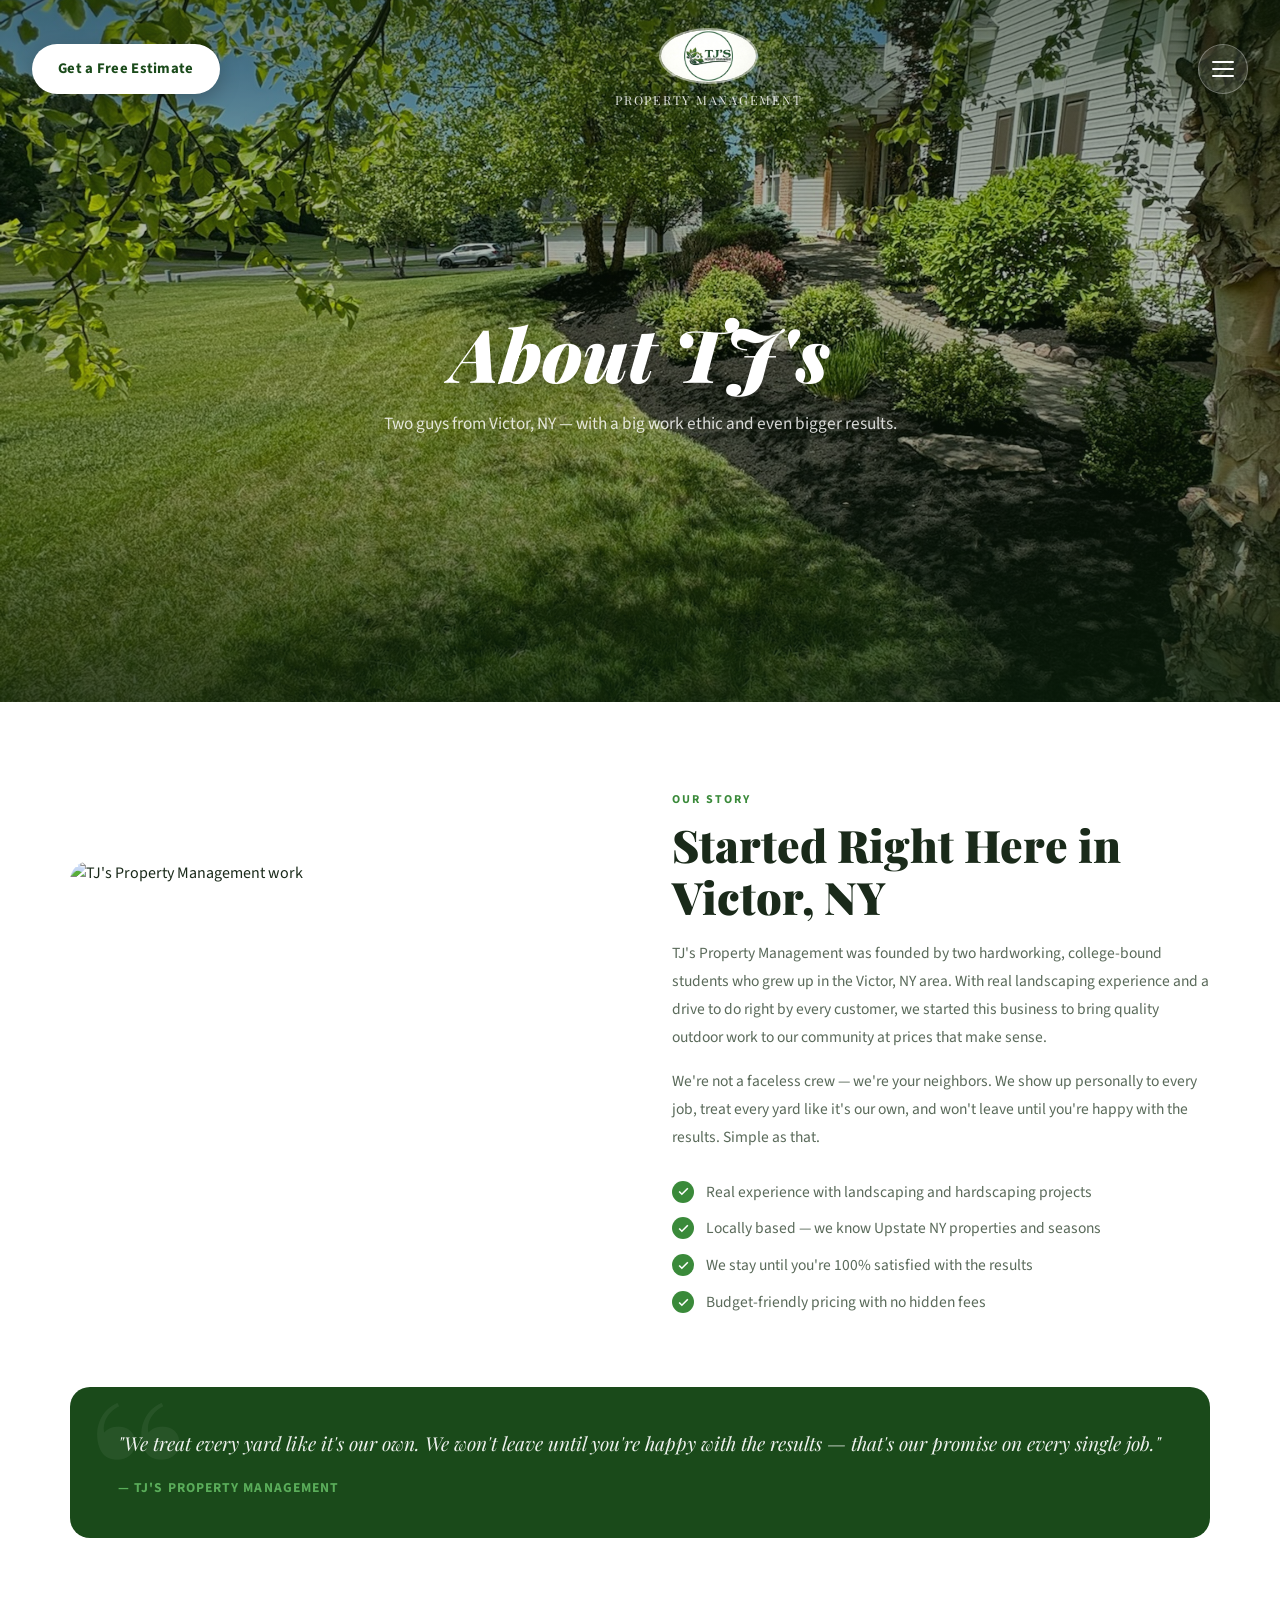
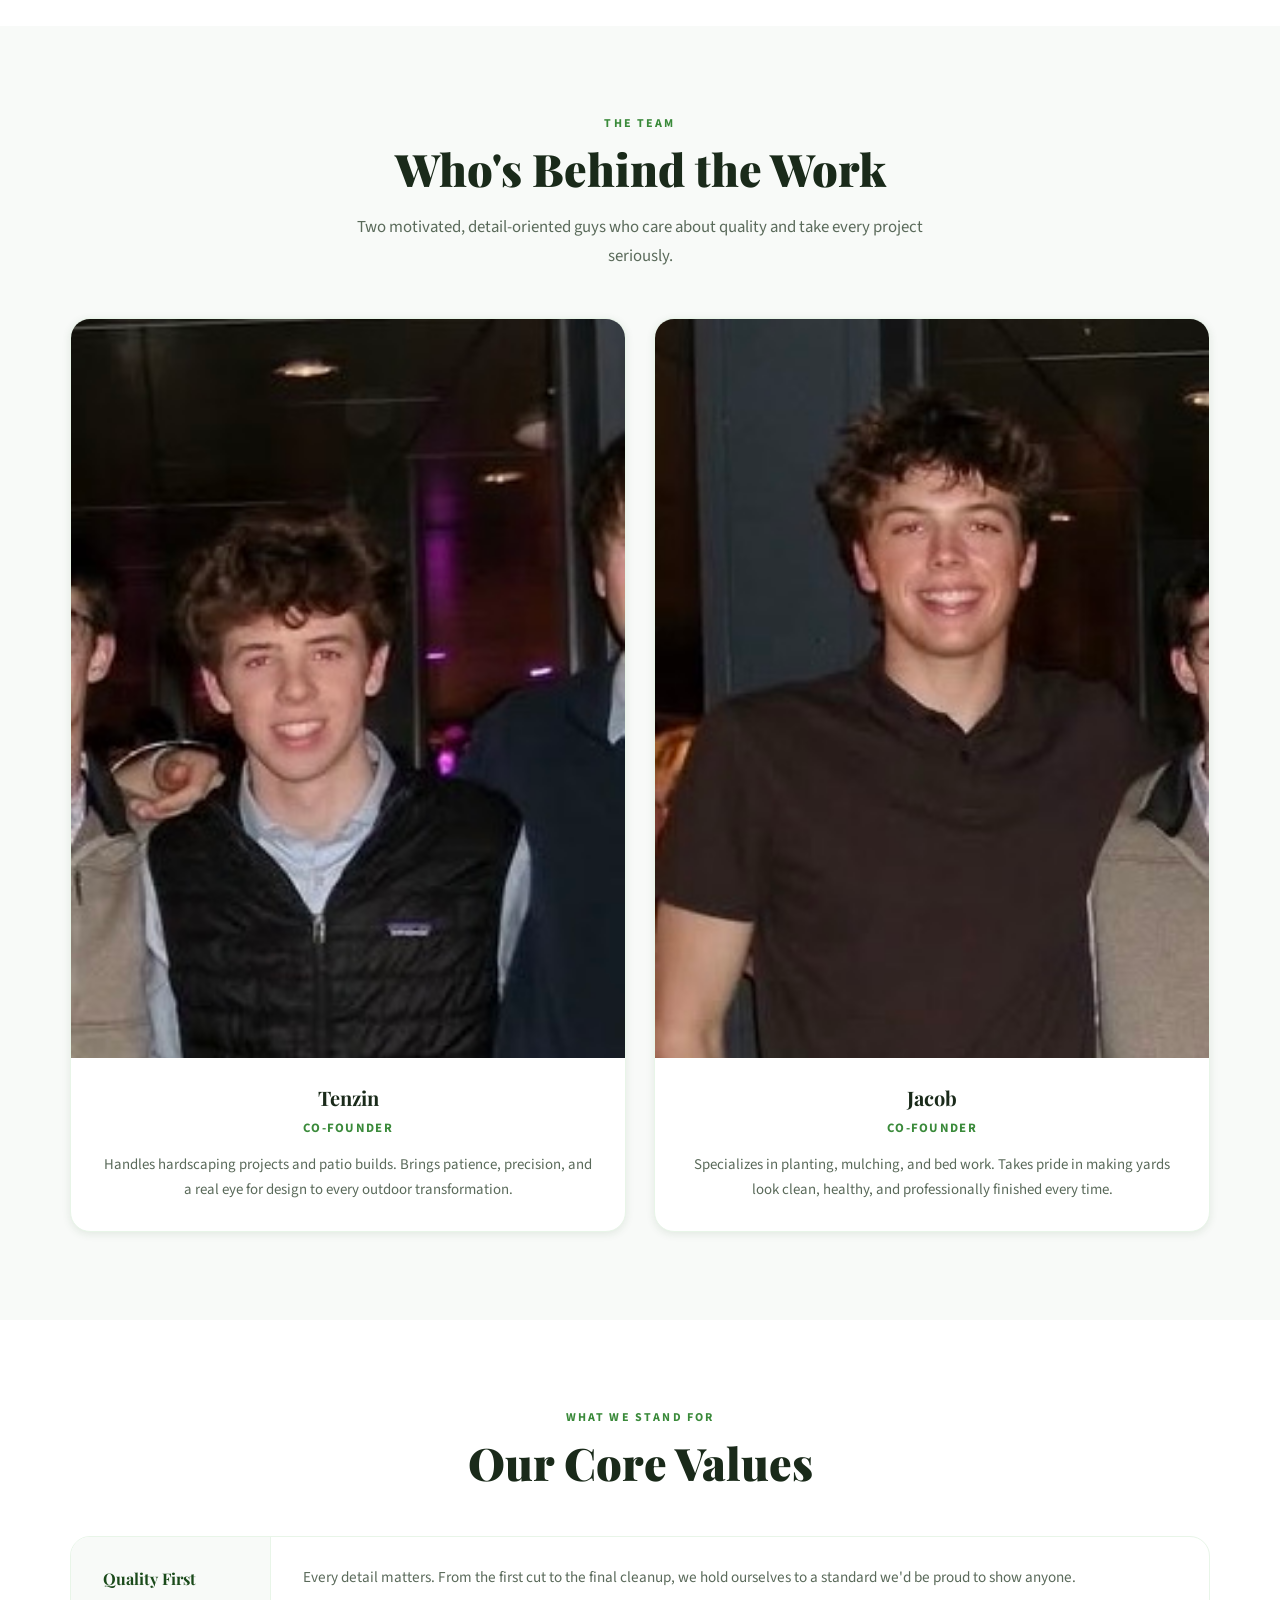
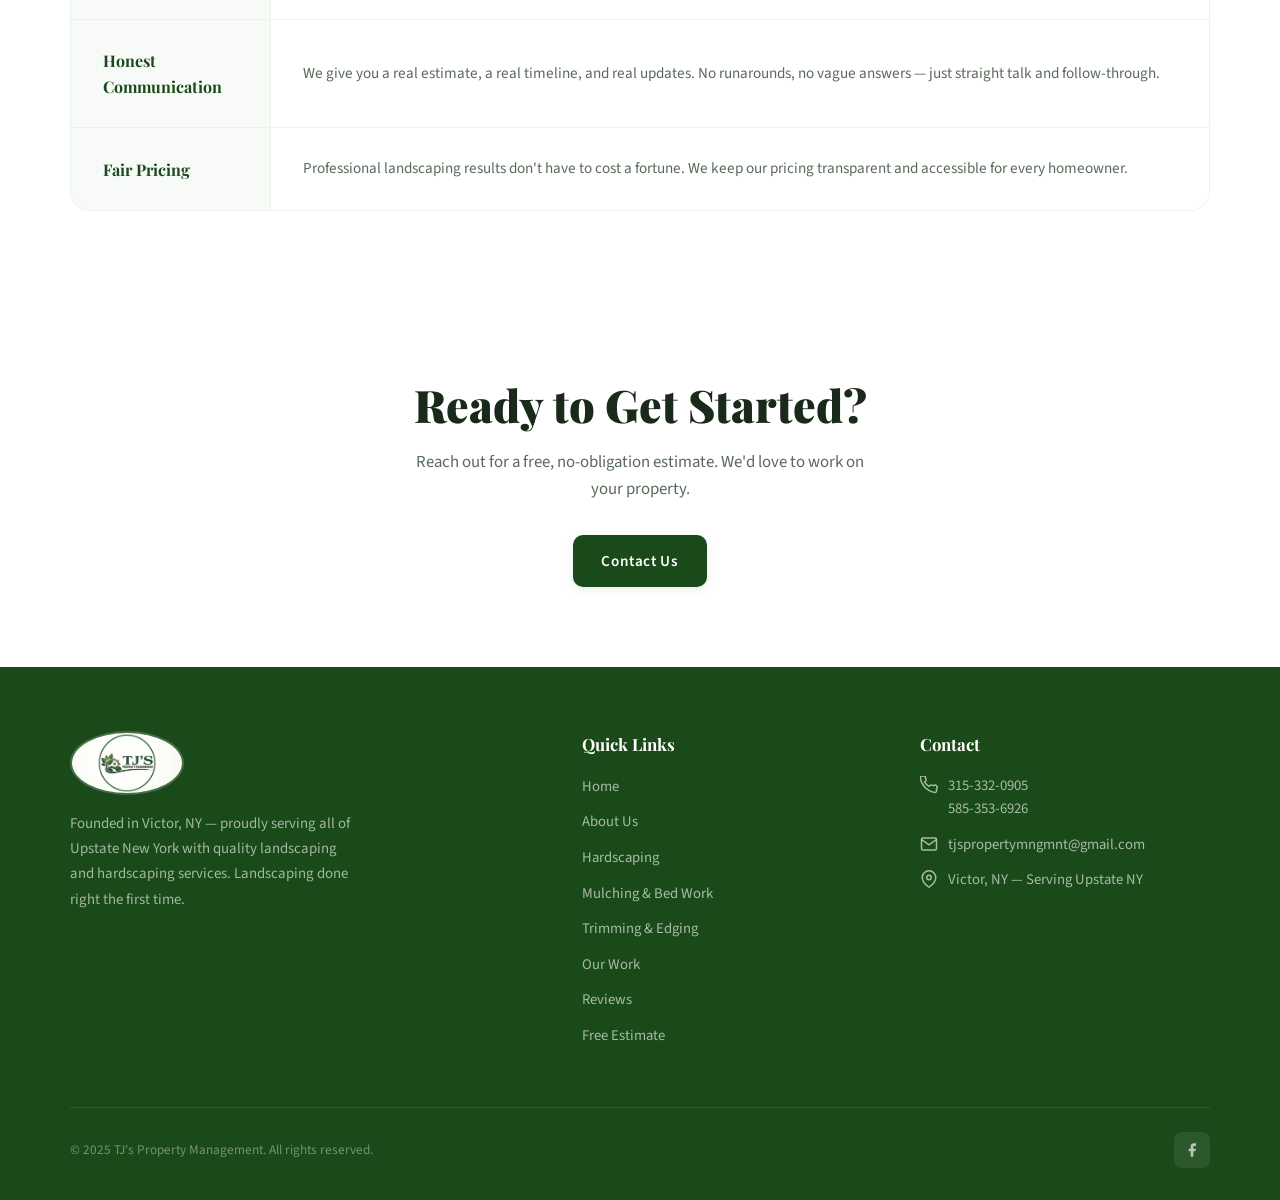
==== pages/about.html @ 89659a4e "Update image source and adjust section padding" ====
<!DOCTYPE html>
<html lang="en">
<head>
  <meta charset="UTF-8">
  <meta name="viewport" content="width=device-width, initial-scale=1.0">
  <title>About Us — TJ's Property Management | Victor, NY</title>
  <meta name="description" content="Learn about TJ's Property Management — two hardworking, college-bound students from Victor, NY with real landscaping experience and a passion for doing the job right.">
  <link rel="stylesheet" href="../css/style.css">
  <style>
    [data-reveal] {
      opacity: 0;
      transform: translateY(28px);
      transition: opacity 0.6s ease, transform 0.6s ease;
    }
    [data-reveal].revealed { opacity: 1; transform: none; }

    /* ---------- PHOTO HERO (matches homepage exactly) ---------- */
    .hero {
      min-height: 78vh;
      max-height: 78vh;
      position: relative;
      display: flex;
      align-items: center;
      overflow: hidden;
      background: var(--green-dark);
    }

    .hero-bg {
      position: absolute;
      inset: 0;
      width: 100%; height: 100%;
      object-fit: cover;
      z-index: 0;
    }

    .hero-scrim {
      position: absolute;
      inset: 0;
      z-index: 1;
      background: linear-gradient(180deg, rgba(10,30,10,0.55) 0%, rgba(10,30,10,0.30) 35%, rgba(10,30,10,0.45) 70%, rgba(10,30,10,0.80) 100%);
    }

    .hero-top {
      position: absolute;
      top: 0; left: 0; right: 0;
      z-index: 5;
      display: flex;
      align-items: center;
      justify-content: space-between;
      padding: 28px 32px;
    }

    .hero-top-btn {
      background: var(--white);
      color: var(--green-dark);
      font-weight: 700;
      font-size: 0.92rem;
      padding: 13px 26px;
      border-radius: 40px;
      letter-spacing: 0.02em;
      box-shadow: 0 6px 20px rgba(0,0,0,0.25);
      transition: transform var(--transition), box-shadow var(--transition);
    }

    .hero-top-btn:hover {
      transform: translateY(-2px);
      box-shadow: 0 10px 28px rgba(0,0,0,0.32);
    }

    .hero-top-logo {
      display: flex;
      flex-direction: column;
      align-items: center;
      gap: 2px;
    }

    .hero-top-logo img {
      height: 56px;
      width: auto;
      border-radius: 50%;
      border: 2px solid rgba(255,255,255,0.5);
    }

    .hero-top-logo span {
      font-family: var(--font-display);
      font-size: 0.78rem;
      letter-spacing: 0.14em;
      text-transform: uppercase;
      color: rgba(255,255,255,0.85);
      margin-top: 4px;
    }

    .hero-menu-btn {
      width: 50px; height: 50px;
      border-radius: 50%;
      background: rgba(255,255,255,0.12);
      border: 1px solid rgba(255,255,255,0.3);
      display: flex;
      flex-direction: column;
      align-items: center;
      justify-content: center;
      gap: 5px;
      cursor: pointer;
      transition: background var(--transition);
    }

    .hero-menu-btn:hover { background: rgba(255,255,255,0.22); }

    .hero-menu-btn span {
      display: block;
      width: 22px; height: 2px;
      background: var(--white);
      border-radius: 2px;
    }

    .hero-body {
      position: relative;
      z-index: 2;
      width: 100%;
      max-width: 1140px;
      margin: 0 auto;
      padding: 80px 32px 32px;
      text-align: center;
    }

    .hero-title {
      font-family: var(--font-display);
      font-style: italic;
      font-size: clamp(2.4rem, 6vw, 4.6rem);
      font-weight: 900;
      color: var(--white);
      line-height: 1.1;
      margin-bottom: 16px;
      text-shadow: 0 4px 24px rgba(0,0,0,0.3);
    }

    .hero-sub {
      font-size: 1.08rem;
      color: rgba(255,255,255,0.82);
      max-width: 520px;
      margin: 0 auto;
      line-height: 1.7;
    }

    /* Hide the injected site-top-bar on this page — we use hero-top instead */
    .site-top-bar { display: none !important; }

    @media (max-width: 640px) {
      .hero { min-height: 50vh; max-height: 50vh; }
      .hero-body { padding: 70px 20px 20px; }
      .hero-top { padding: 20px; }
      .hero-top-btn { display: none; }
      .hero-top-logo img { height: 44px; }
    }

    /* ---------- STORY SECTION ---------- */
    .story-section {
      display: grid;
      grid-template-columns: 1fr 1fr;
      gap: 64px;
      align-items: center;
    }

    .story-img {
      border-radius: var(--radius-lg);
      overflow: hidden;
      aspect-ratio: 4/3;
      position: relative;
    }

    .story-img img {
      width: 100%; height: 100%;
      object-fit: cover;
    }

    /* ---------- QUOTE ---------- */
    .about-quote {
      background: var(--green-dark);
      color: var(--white);
      border-radius: var(--radius-lg);
      padding: 40px 48px;
      position: relative;
      overflow: hidden;
      margin-top: 52px;
    }

    .about-quote::before {
      content: '\201C';
      position: absolute;
      top: -20px; left: 20px;
      font-family: var(--font-display);
      font-size: 12rem;
      font-weight: 900;
      color: rgba(255,255,255,0.06);
      line-height: 1;
    }

    .about-quote p {
      font-family: var(--font-display);
      font-size: 1.2rem;
      font-style: italic;
      line-height: 1.75;
      color: rgba(255,255,255,0.92);
      position: relative;
      z-index: 1;
    }

    .about-quote cite {
      display: block;
      margin-top: 16px;
      font-size: 0.85rem;
      font-weight: 700;
      font-style: normal;
      color: var(--green-light);
      letter-spacing: 0.08em;
      text-transform: uppercase;
      position: relative;
      z-index: 1;
    }

    /* ---------- TEAM ---------- */
    .team-grid {
      display: grid;
      grid-template-columns: repeat(2, 1fr);
      gap: 28px;
      margin-top: 48px;
    }

    .team-card {
      background: var(--white);
      border-radius: var(--radius-lg);
      padding: 0;
      box-shadow: var(--shadow-sm);
      border: 1px solid var(--green-pale);
      transition: transform var(--transition), box-shadow var(--transition);
      overflow: hidden;
    }

    .team-card:hover {
      transform: translateY(-4px);
      box-shadow: var(--shadow-md);
    }

    .team-card-photo {
      width: 100%;
      aspect-ratio: 3/4;
      object-fit: cover;
      object-position: center top;
      display: block;
    }

    .team-card-body {
      padding: 24px 28px 28px;
    }

    .team-card h3 {
      font-family: var(--font-display);
      font-size: 1.25rem;
      font-weight: 700;
      color: var(--text-main);
      margin-bottom: 4px;
    }

    .team-card .role {
      font-size: 0.8rem;
      font-weight: 700;
      color: var(--green-bright);
      letter-spacing: 0.1em;
      text-transform: uppercase;
      margin-bottom: 14px;
    }

    .team-card p {
      font-size: 0.93rem;
      color: var(--text-muted);
      line-height: 1.7;
    }

    /* ---------- VALUES ---------- */
    .values-list {
      display: flex;
      flex-direction: column;
      margin-top: 48px;
      border-radius: var(--radius-lg);
      overflow: hidden;
      border: 1px solid var(--green-pale);
    }

    .value-row {
      display: grid;
      grid-template-columns: 200px 1fr;
      border-bottom: 1px solid var(--green-pale);
      transition: background var(--transition);
    }

    .value-row:last-child { border-bottom: none; }
    .value-row:hover { background: var(--green-pale); }

    .value-row-label {
      padding: 28px 32px;
      background: var(--off-white);
      border-right: 1px solid var(--green-pale);
      font-family: var(--font-display);
      font-size: 1rem;
      font-weight: 700;
      color: var(--green-dark);
      display: flex;
      align-items: center;
    }

    .value-row-text {
      padding: 28px 32px;
      font-size: 0.95rem;
      color: var(--text-muted);
      line-height: 1.7;
      display: flex;
      align-items: center;
    }

    @media (max-width: 900px) {
      .story-section { grid-template-columns: 1fr; gap: 40px; }
      .team-grid { grid-template-columns: 1fr; }
      .value-row { grid-template-columns: 1fr; }
      .value-row-label { border-right: none; border-bottom: 1px solid var(--green-pale); padding: 20px 24px; }
      .value-row-text { padding: 20px 24px; }
      .inner-hero { min-height: 50vh; }
    }

    @media (max-width: 640px) {
      .inner-hero-body { padding: 0 20px 48px; }
    }
  </style>
</head>
<body>

<!-- HERO -->
<section class="hero">
  <img class="hero-bg" src="../images/after/after3.JPG" alt="TJ's Property Management landscaping work">
  <div class="hero-scrim"></div>

  <div class="hero-top">
    <a href="../pages/contact.html" class="hero-top-btn">Get a Free Estimate</a>
    <div class="hero-top-logo">
      <img src="../images/logo.png" alt="TJ's Property Management" onerror="this.style.display='none'">
      <span>Property Management</span>
    </div>
    <button class="hero-menu-btn" id="hero-menu-btn" aria-label="Open menu">
      <span></span><span></span><span></span>
    </button>
  </div>

  <div class="hero-body">
    <h1 class="hero-title">About TJ's</h1>
    <p class="hero-sub">Two guys from Victor, NY — with a big work ethic and even bigger results.</p>
  </div>
</section>

<!-- OUR STORY -->
<section class="section">
  <div class="container">
    <div class="story-section" data-reveal>
      <div class="story-img">
        <img src="../images/after/yard_sign.JPG" alt="TJ's Property Management work">
      </div>
      <div>
        <div class="section-label">Our Story</div>
        <h2 class="section-title">Started Right Here in Victor, NY</h2>
        <p style="color:var(--text-muted);line-height:1.8;margin-bottom:16px;font-size:0.97rem;">
          TJ's Property Management was founded by two hardworking, college-bound students who grew up in the Victor, NY area. With real landscaping experience and a drive to do right by every customer, we started this business to bring quality outdoor work to our community at prices that make sense.
        </p>
        <p style="color:var(--text-muted);line-height:1.8;margin-bottom:28px;font-size:0.97rem;">
          We're not a faceless crew — we're your neighbors. We show up personally to every job, treat every yard like it's our own, and won't leave until you're happy with the results. Simple as that.
        </p>
        <div class="check-list">
          <div class="check-item">
            <div class="check-icon"><svg viewBox="0 0 24 24" fill="none" stroke="currentColor" stroke-width="3"><polyline points="20 6 9 17 4 12"/></svg></div>
            <span>Real experience with landscaping and hardscaping projects</span>
          </div>
          <div class="check-item">
            <div class="check-icon"><svg viewBox="0 0 24 24" fill="none" stroke="currentColor" stroke-width="3"><polyline points="20 6 9 17 4 12"/></svg></div>
            <span>Locally based — we know Upstate NY properties and seasons</span>
          </div>
          <div class="check-item">
            <div class="check-icon"><svg viewBox="0 0 24 24" fill="none" stroke="currentColor" stroke-width="3"><polyline points="20 6 9 17 4 12"/></svg></div>
            <span>We stay until you're 100% satisfied with the results</span>
          </div>
          <div class="check-item">
            <div class="check-icon"><svg viewBox="0 0 24 24" fill="none" stroke="currentColor" stroke-width="3"><polyline points="20 6 9 17 4 12"/></svg></div>
            <span>Budget-friendly pricing with no hidden fees</span>
          </div>
        </div>
      </div>
    </div>

    <div class="about-quote" data-reveal>
      <p>"We treat every yard like it's our own. We won't leave until you're happy with the results — that's our promise on every single job."</p>
      <cite>— TJ's Property Management</cite>
    </div>
  </div>
</section>

<!-- TEAM -->
<section class="section section-alt">
  <div class="container">
    <div class="text-center" data-reveal>
      <div class="section-label">The Team</div>
      <h2 class="section-title">Who's Behind the Work</h2>
      <p class="section-sub">Two motivated, detail-oriented guys who care about quality and take every project seriously.</p>
    </div>
    <div class="team-grid" data-reveal>
      <div class="team-card">
        <img class="team-card-photo" src="../images/tenzin.jpg" alt="Tenzin — Co-Founder">
        <div class="team-card-body">
          <h3>Tenzin</h3>
          <div class="role">Co-Founder</div>
          <p>Handles hardscaping projects and patio builds. Brings patience, precision, and a real eye for design to every outdoor transformation.</p>
        </div>
      </div>
      <div class="team-card">
        <img class="team-card-photo" src="../images/jacob.jpg" alt="Jacob — Co-Founder">
        <div class="team-card-body">
          <h3>Jacob</h3>
          <div class="role">Co-Founder</div>
          <p>Specializes in planting, mulching, and bed work. Takes pride in making yards look clean, healthy, and professionally finished every time.</p>
        </div>
      </div>
    </div>
  </div>
</section>

<!-- VALUES -->
<section class="section">
  <div class="container">
    <div class="text-center" data-reveal>
      <div class="section-label">What We Stand For</div>
      <h2 class="section-title">Our Core Values</h2>
    </div>
    <div class="values-list" data-reveal>
      <div class="value-row">
        <div class="value-row-label">Quality First</div>
        <div class="value-row-text">Every detail matters. From the first cut to the final cleanup, we hold ourselves to a standard we'd be proud to show anyone.</div>
      </div>
      <div class="value-row">
        <div class="value-row-label">Honest Communication</div>
        <div class="value-row-text">We give you a real estimate, a real timeline, and real updates. No runarounds, no vague answers — just straight talk and follow-through.</div>
      </div>
      <div class="value-row">
        <div class="value-row-label">Fair Pricing</div>
        <div class="value-row-text">Professional landscaping results don't have to cost a fortune. We keep our pricing transparent and accessible for every homeowner.</div>
      </div>
    </div>
  </div>
</section>

<!-- CTA -->
<section style="padding:80px 24px;text-align:center;background:var(--white);">
  <div class="container">
    <h2 class="section-title" style="color:var(--text-main);">Ready to Get Started?</h2>
    <p style="color:var(--text-muted);margin-bottom:32px;font-size:1.05rem;max-width:480px;margin-left:auto;margin-right:auto;margin-bottom:32px;">Reach out for a free, no-obligation estimate. We'd love to work on your property.</p>
    <a href="contact.html" class="btn btn-primary">Contact Us</a>
  </div>
</section>

<footer class="site-footer"><!-- injected --></footer>
<script src="../js/components.js"></script>
<script src="../js/main.js"></script>
<script>
  // Wire hero hamburger to the nav panel injected by components.js
  document.addEventListener('DOMContentLoaded', function() {
    const menuBtn = document.getElementById('hero-menu-btn');
    if (menuBtn) {
      menuBtn.addEventListener('click', function() {
        document.getElementById('nav-overlay')?.classList.add('open');
        document.getElementById('nav-panel')?.classList.add('open');
        document.body.style.overflow = 'hidden';
      });
    }
  });
</script>
</body>
</html>
---- css/style.css ----
/* ============================================
   TJ'S PROPERTY MANAGEMENT — Global Styles
   ============================================ */

@import url('https://fonts.googleapis.com/css2?family=Playfair+Display:wght@700;900&family=Source+Sans+3:wght@300;400;500;600;700&display=swap');

:root {
  --green-dark:    #1a4a1a;
  --green-mid:     #2d6b2d;
  --green-bright:  #3a8a3a;
  --green-light:   #5aad5a;
  --green-pale:    #e8f5e8;
  --green-accent:  #4CAF50;
  --white:         #ffffff;
  --off-white:     #f8faf8;
  --gray-light:    #f0f4f0;
  --gray-mid:      #d0d8d0;
  --gray-dark:     #555f55;
  --text-main:     #1a2a1a;
  --text-muted:    #5a6a5a;

  --font-display: 'Playfair Display', Georgia, serif;
  --font-body:    'Source Sans 3', 'Segoe UI', sans-serif;

  --shadow-sm:  0 2px 8px rgba(26,74,26,0.10);
  --shadow-md:  0 6px 24px rgba(26,74,26,0.14);
  --shadow-lg:  0 16px 48px rgba(26,74,26,0.18);

  --radius:     10px;
  --radius-lg:  20px;
  --transition: 0.28s cubic-bezier(0.4,0,0.2,1);
}

*, *::before, *::after { box-sizing: border-box; margin: 0; padding: 0; }

html { scroll-behavior: smooth; font-size: 16px; }

body {
  font-family: var(--font-body);
  color: var(--text-main);
  background: var(--white);
  line-height: 1.6;
  overflow-x: hidden;
}

a { color: inherit; text-decoration: none; transition: color var(--transition); }
img { max-width: 100%; display: block; }
ul { list-style: none; }

/* ============================================
   NAVBAR (legacy horizontal nav — kept for reference, unused once migration is applied)
   ============================================ */

.navbar {
  position: fixed;
  top: 0; left: 0; right: 0;
  z-index: 1000;
  background: rgba(26,74,26,0.97);
  backdrop-filter: blur(12px);
  border-bottom: 1px solid rgba(255,255,255,0.08);
  transition: box-shadow var(--transition);
}

.navbar.scrolled {
  box-shadow: 0 4px 32px rgba(0,0,0,0.22);
}

.nav-inner {
  max-width: 1160px;
  margin: 0 auto;
  padding: 0 24px;
  height: 72px;
  display: flex;
  align-items: center;
  justify-content: space-between;
}

.nav-logo {
  display: flex;
  align-items: center;
  gap: 12px;
}

.nav-logo img {
  height: 52px;
  width: auto;
  border-radius: 50%;
  border: 2px solid rgba(255,255,255,0.25);
}

.nav-logo-text {
  display: flex;
  flex-direction: column;
  line-height: 1.1;
}

.nav-logo-text .brand {
  font-family: var(--font-display);
  font-size: 1.35rem;
  font-weight: 900;
  color: var(--white);
  letter-spacing: 0.02em;
}

.nav-logo-text .sub {
  font-size: 0.68rem;
  font-weight: 500;
  letter-spacing: 0.15em;
  text-transform: uppercase;
  color: rgba(255,255,255,0.65);
}

.nav-links {
  display: flex;
  align-items: center;
  gap: 6px;
}

.nav-links a {
  color: rgba(255,255,255,0.82);
  font-size: 0.9rem;
  font-weight: 500;
  padding: 8px 14px;
  border-radius: 6px;
  transition: background var(--transition), color var(--transition);
  letter-spacing: 0.03em;
}

.nav-links a:hover, .nav-links a.active {
  background: rgba(255,255,255,0.12);
  color: var(--white);
}

.nav-cta {
  background: var(--green-bright) !important;
  color: var(--white) !important;
  padding: 10px 20px !important;
  border-radius: 8px !important;
  font-weight: 600 !important;
  letter-spacing: 0.04em !important;
  transition: background var(--transition), transform var(--transition), box-shadow var(--transition) !important;
}

.nav-cta:hover {
  background: var(--green-light) !important;
  transform: translateY(-1px);
  box-shadow: 0 4px 16px rgba(58,138,58,0.35) !important;
}

/* Hamburger (legacy) */
.nav-toggle {
  display: none;
  flex-direction: column;
  gap: 5px;
  cursor: pointer;
  padding: 8px;
  background: none;
  border: none;
}

.nav-toggle span {
  display: block;
  width: 24px;
  height: 2px;
  background: var(--white);
  border-radius: 2px;
  transition: transform var(--transition), opacity var(--transition);
}

/* ============================================
   SITE TOP BAR (new shared header — replaces .navbar sitewide)
   ============================================ */

.site-top-bar {
  position: fixed;
  top: 0; left: 0; right: 0;
  z-index: 1000;
  background: rgba(26,74,26,0.97);
  backdrop-filter: blur(12px);
  border-bottom: 1px solid rgba(255,255,255,0.08);
  transition: box-shadow var(--transition), background var(--transition);
}

.site-top-bar.scrolled {
  box-shadow: 0 4px 32px rgba(0,0,0,0.22);
}

.site-top-bar-inner {
  max-width: 1160px;
  margin: 0 auto;
  padding: 16px 24px;
  display: flex;
  align-items: center;
  justify-content: space-between;
}

.site-top-call {
  width: 44px; height: 44px;
  border-radius: 50%;
  background: rgba(255,255,255,0.1);
  border: 1px solid rgba(255,255,255,0.25);
  display: flex;
  align-items: center;
  justify-content: center;
  transition: background var(--transition);
  flex-shrink: 0;
}

.site-top-call:hover { background: rgba(255,255,255,0.2); }
.site-top-call svg { color: var(--white); }

.site-top-logo {
  display: flex;
  align-items: center;
  gap: 10px;
}

.site-top-logo img {
  height: 44px;
  width: auto;
  border-radius: 50%;
  border: 2px solid rgba(255,255,255,0.3);
  background: rgba(255,255,255,0.06);
}

.site-top-logo-text {
  display: flex;
  flex-direction: column;
  line-height: 1.1;
}

.site-top-logo-text .brand {
  font-family: var(--font-display);
  font-size: 1.05rem;
  font-weight: 900;
  color: var(--white);
  letter-spacing: 0.02em;
}

.site-top-logo-text .sub {
  font-size: 0.6rem;
  font-weight: 500;
  letter-spacing: 0.13em;
  text-transform: uppercase;
  color: rgba(255,255,255,0.62);
}

.site-menu-btn {
  width: 44px; height: 44px;
  border-radius: 50%;
  background: rgba(255,255,255,0.1);
  border: 1px solid rgba(255,255,255,0.25);
  display: flex;
  flex-direction: column;
  align-items: center;
  justify-content: center;
  gap: 5px;
  cursor: pointer;
  transition: background var(--transition);
  flex-shrink: 0;
}

.site-menu-btn:hover { background: rgba(255,255,255,0.2); }

.site-menu-btn span {
  display: block;
  width: 20px;
  height: 2px;
  background: var(--white);
  border-radius: 2px;
}

/* ============================================
   SLIDE-OUT NAV PANEL (shared across all pages)
   ============================================ */

.nav-overlay {
  position: fixed;
  inset: 0;
  z-index: 2000;
  background: rgba(0,0,0,0.35);
  opacity: 0;
  pointer-events: none;
  transition: opacity var(--transition);
}

.nav-overlay.open {
  opacity: 1;
  pointer-events: auto;
}

.nav-panel {
  position: fixed;
  top: 0; right: 0;
  bottom: 0;
  width: min(420px, 100%);
  background: linear-gradient(160deg, var(--green-dark) 0%, #1e5c1e 100%);
  z-index: 2001;
  transform: translateX(100%);
  transition: transform 0.35s cubic-bezier(0.4,0,0.2,1);
  display: flex;
  flex-direction: column;
  overflow-y: auto;
  padding: 28px 36px 40px;
}

.nav-panel.open { transform: translateX(0); }

.nav-panel-close {
  align-self: flex-end;
  width: 40px; height: 40px;
  border-radius: 50%;
  background: rgba(255,255,255,0.1);
  border: none;
  color: var(--white);
  font-size: 1.3rem;
  cursor: pointer;
  display: flex; align-items: center; justify-content: center;
  transition: background var(--transition);
  margin-bottom: 24px;
}

.nav-panel-close:hover { background: rgba(255,255,255,0.2); }

.nav-panel-logo {
  text-align: center;
  margin-bottom: 36px;
}

.nav-panel-logo img {
  height: 64px;
  width: auto;
  border-radius: 50%;
  border: 2px solid rgba(255,255,255,0.3);
  margin-bottom: 10px;
}

.nav-panel-logo .brand {
  font-family: var(--font-display);
  font-size: 1.2rem;
  font-weight: 900;
  color: var(--white);
  display: block;
}

.nav-panel-logo .sub {
  font-size: 0.66rem;
  letter-spacing: 0.16em;
  text-transform: uppercase;
  color: rgba(255,255,255,0.6);
}

.nav-panel-links {
  display: flex;
  flex-direction: column;
  align-items: center;
  gap: 4px;
  flex: 1;
}

.nav-panel-links a {
  color: rgba(255,255,255,0.88);
  font-size: 1.05rem;
  font-weight: 600;
  letter-spacing: 0.04em;
  padding: 13px 0;
  width: 100%;
  text-align: center;
  border-radius: 8px;
  transition: background var(--transition), color var(--transition);
}

.nav-panel-links a:hover, .nav-panel-links a.active {
  background: rgba(255,255,255,0.1);
  color: var(--white);
}

.nav-panel-dropdown { width: 100%; }

.nav-panel-dropdown-toggle {
  display: flex;
  align-items: center;
  justify-content: center;
  gap: 6px;
  width: 100%;
  background: none;
  border: none;
  color: rgba(255,255,255,0.88);
  font-family: var(--font-body);
  font-size: 1.05rem;
  font-weight: 600;
  letter-spacing: 0.04em;
  padding: 13px 0;
  cursor: pointer;
  border-radius: 8px;
  transition: background var(--transition);
}

.nav-panel-dropdown-toggle:hover { background: rgba(255,255,255,0.1); }

.nav-panel-dropdown-toggle svg {
  transition: transform var(--transition);
}

.nav-panel-dropdown.open .nav-panel-dropdown-toggle svg {
  transform: rotate(180deg);
}

.nav-panel-dropdown-menu {
  display: none;
  flex-direction: column;
  align-items: center;
  padding-bottom: 8px;
}

.nav-panel-dropdown.open .nav-panel-dropdown-menu {
  display: flex;
}

.nav-panel-dropdown-menu a {
  color: rgba(255,255,255,0.65);
  font-size: 0.92rem;
  font-weight: 500;
  padding: 9px 0;
  width: 100%;
  text-align: center;
  transition: color var(--transition);
}

.nav-panel-dropdown-menu a:hover { color: var(--white); }

.nav-panel-footer {
  text-align: center;
  margin-top: 32px;
  padding-top: 28px;
  border-top: 1px solid rgba(255,255,255,0.12);
}

.nav-panel-footer p {
  color: rgba(255,255,255,0.85);
  font-weight: 700;
  font-size: 1rem;
  margin-bottom: 16px;
}

.nav-panel-footer a.btn-white {
  width: 100%;
  justify-content: center;
}

@media (max-width: 640px) {
  .site-top-bar-inner { padding: 14px 20px; }
  .site-top-logo img { height: 38px; }
  .site-top-logo-text .brand { font-size: 0.92rem; }
}

/* ============================================
   PAGE HEADER (hero for inner pages)
   ============================================ */

.page-header {
  background: linear-gradient(135deg, var(--green-dark) 0%, var(--green-mid) 60%, var(--green-bright) 100%);
  padding: 150px 24px 70px;
  text-align: center;
  position: relative;
  overflow: hidden;
}

.page-header::before {
  content: '';
  position: absolute;
  inset: 0;
  background: url("data:image/svg+xml,%3Csvg width='60' height='60' viewBox='0 0 60 60' xmlns='http://www.w3.org/2000/svg'%3E%3Cg fill='none' fill-rule='evenodd'%3E%3Cg fill='%23ffffff' fill-opacity='0.04'%3E%3Cpath d='M36 34v-4h-2v4h-4v2h4v4h2v-4h4v-2h-4zm0-30V0h-2v4h-4v2h4v4h2V6h4V4h-4zM6 34v-4H4v4H0v2h4v4h2v-4h4v-2H6zM6 4V0H4v4H0v2h4v4h2V6h4V4H6z'/%3E%3C/g%3E%3C/g%3E%3C/svg%3E");
}

.page-header h1 {
  font-family: var(--font-display);
  font-size: clamp(2.2rem, 5vw, 3.5rem);
  font-weight: 900;
  color: var(--white);
  position: relative;
  z-index: 1;
  margin-bottom: 12px;
}

.page-header p {
  font-size: 1.1rem;
  color: rgba(255,255,255,0.78);
  position: relative;
  z-index: 1;
  max-width: 560px;
  margin: 0 auto;
}

/* ============================================
   SECTIONS & LAYOUT
   ============================================ */

.section {
  padding: 88px 24px;
}

.section-alt {
  background: var(--off-white);
}

.container {
  max-width: 1140px;
  margin: 0 auto;
}

.section-label {
  font-size: 0.75rem;
  font-weight: 700;
  letter-spacing: 0.18em;
  text-transform: uppercase;
  color: var(--green-bright);
  margin-bottom: 10px;
}

.section-title {
  font-family: var(--font-display);
  font-size: clamp(1.9rem, 4vw, 2.8rem);
  font-weight: 900;
  line-height: 1.15;
  color: var(--text-main);
  margin-bottom: 18px;
}

.section-sub {
  font-size: 1.05rem;
  color: var(--text-muted);
  max-width: 600px;
  line-height: 1.7;
}

.text-center { text-align: center; }
.text-center .section-sub { margin: 0 auto; }

/* ============================================
   BUTTONS
   ============================================ */

.btn {
  display: inline-flex;
  align-items: center;
  gap: 8px;
  padding: 14px 28px;
  border-radius: 10px;
  font-family: var(--font-body);
  font-weight: 600;
  font-size: 0.95rem;
  letter-spacing: 0.04em;
  cursor: pointer;
  border: none;
  transition: transform var(--transition), box-shadow var(--transition), background var(--transition);
}

.btn:hover { transform: translateY(-2px); }

.btn-primary {
  background: var(--green-dark);
  color: var(--white);
  box-shadow: var(--shadow-sm);
}

.btn-primary:hover {
  background: var(--green-mid);
  box-shadow: var(--shadow-md);
}

.btn-outline {
  background: transparent;
  color: var(--green-dark);
  border: 2px solid var(--green-dark);
}

.btn-outline:hover {
  background: var(--green-dark);
  color: var(--white);
}

.btn-white {
  background: var(--white);
  color: var(--green-dark);
}

.btn-white:hover {
  background: var(--green-pale);
  box-shadow: var(--shadow-md);
}

/* ============================================
   CARDS
   ============================================ */

.card {
  background: var(--white);
  border-radius: var(--radius-lg);
  box-shadow: var(--shadow-sm);
  overflow: hidden;
  transition: transform var(--transition), box-shadow var(--transition);
}

.card:hover {
  transform: translateY(-5px);
  box-shadow: var(--shadow-md);
}

/* ============================================
   CONTACT STRIP
   ============================================ */

.contact-strip {
  background: var(--green-dark);
  padding: 20px 24px;
  text-align: center;
}

.contact-strip-inner {
  max-width: 1140px;
  margin: 0 auto;
  display: flex;
  align-items: center;
  justify-content: center;
  flex-wrap: wrap;
  gap: 24px;
}

.contact-strip a {
  color: rgba(255,255,255,0.88);
  font-size: 0.95rem;
  display: flex;
  align-items: center;
  gap: 8px;
  transition: color var(--transition);
}

.contact-strip a:hover { color: var(--white); }

.contact-strip .divider {
  width: 1px;
  height: 20px;
  background: rgba(255,255,255,0.2);
}

/* ============================================
   FOOTER
   ============================================ */

footer {
  background: var(--green-dark);
  color: rgba(255,255,255,0.7);
  padding: 64px 24px 32px;
}

.footer-inner {
  max-width: 1140px;
  margin: 0 auto;
}

.footer-grid {
  display: grid;
  grid-template-columns: 1.6fr 1fr 1fr;
  gap: 48px;
  margin-bottom: 48px;
}

.footer-brand img {
  height: 64px;
  width: auto;
  margin-bottom: 16px;
  border-radius: 50%;
  border: 2px solid rgba(255,255,255,0.2);
}

.footer-brand p {
  font-size: 0.93rem;
  line-height: 1.7;
  max-width: 280px;
  color: rgba(255,255,255,0.6);
}

.footer-col h4 {
  font-family: var(--font-display);
  font-size: 1.05rem;
  color: var(--white);
  margin-bottom: 16px;
  font-weight: 700;
}

.footer-col ul li {
  margin-bottom: 10px;
}

.footer-col ul li a {
  color: rgba(255,255,255,0.62);
  font-size: 0.92rem;
  transition: color var(--transition);
}

.footer-col ul li a:hover { color: var(--green-light); }

.footer-contact-item {
  display: flex;
  align-items: flex-start;
  gap: 10px;
  margin-bottom: 12px;
  font-size: 0.92rem;
  color: rgba(255,255,255,0.62);
}

.footer-contact-item a {
  color: rgba(255,255,255,0.62);
}

.footer-contact-item a:hover { color: var(--green-light); }

.footer-icon {
  width: 18px;
  height: 18px;
  flex-shrink: 0;
  margin-top: 2px;
}

.footer-bottom {
  border-top: 1px solid rgba(255,255,255,0.1);
  padding-top: 24px;
  display: flex;
  align-items: center;
  justify-content: space-between;
  flex-wrap: wrap;
  gap: 12px;
  font-size: 0.83rem;
  color: rgba(255,255,255,0.4);
}

.footer-social {
  display: flex;
  gap: 12px;
}

.footer-social a {
  width: 36px;
  height: 36px;
  border-radius: 8px;
  background: rgba(255,255,255,0.08);
  display: flex;
  align-items: center;
  justify-content: center;
  color: rgba(255,255,255,0.65);
  transition: background var(--transition), color var(--transition);
  font-size: 0.88rem;
}

.footer-social a:hover {
  background: var(--green-bright);
  color: var(--white);
}

/* ============================================
   GALLERY GRID
   ============================================ */

.gallery-grid {
  display: grid;
  grid-template-columns: repeat(auto-fill, minmax(280px, 1fr));
  gap: 20px;
}

.gallery-item {
  border-radius: var(--radius);
  overflow: hidden;
  aspect-ratio: 4/3;
  background: var(--gray-light);
  position: relative;
  cursor: pointer;
}

.gallery-item img {
  width: 100%;
  height: 100%;
  object-fit: cover;
  transition: transform 0.4s ease;
}

.gallery-item:hover img { transform: scale(1.05); }

.gallery-placeholder {
  width: 100%;
  height: 100%;
  display: flex;
  flex-direction: column;
  align-items: center;
  justify-content: center;
  gap: 10px;
  color: var(--gray-dark);
  background: var(--gray-light);
  font-size: 0.88rem;
}

.gallery-placeholder svg { opacity: 0.4; }

/* ============================================
   TESTIMONIAL CARDS
   ============================================ */

.testimonial-card {
  background: var(--white);
  border-radius: var(--radius-lg);
  padding: 32px 28px;
  box-shadow: var(--shadow-sm);
  border: 1px solid var(--green-pale);
  transition: box-shadow var(--transition), transform var(--transition);
}

.testimonial-card:hover {
  box-shadow: var(--shadow-md);
  transform: translateY(-3px);
}

.stars {
  display: flex;
  gap: 3px;
  margin-bottom: 14px;
}

.star {
  color: #f0a500;
  font-size: 1.1rem;
}

.testimonial-text {
  font-size: 0.98rem;
  line-height: 1.75;
  color: var(--text-muted);
  font-style: italic;
  margin-bottom: 20px;
}

.testimonial-author {
  display: flex;
  align-items: center;
  gap: 12px;
}

.author-avatar {
  width: 44px;
  height: 44px;
  border-radius: 50%;
  background: var(--green-pale);
  display: flex;
  align-items: center;
  justify-content: center;
  font-family: var(--font-display);
  font-size: 1.1rem;
  font-weight: 700;
  color: var(--green-dark);
  flex-shrink: 0;
}

.author-info .name {
  font-weight: 700;
  font-size: 0.95rem;
  color: var(--text-main);
}

.author-info .location {
  font-size: 0.82rem;
  color: var(--text-muted);
}

/* ============================================
   REVIEW FORM
   ============================================ */

.review-form-wrap {
  background: var(--white);
  border-radius: var(--radius-lg);
  padding: 48px 44px;
  box-shadow: var(--shadow-md);
  border: 1px solid var(--green-pale);
  max-width: 640px;
  margin: 0 auto;
}

.form-group {
  margin-bottom: 22px;
}

.form-group label {
  display: block;
  font-weight: 600;
  font-size: 0.92rem;
  margin-bottom: 8px;
  color: var(--text-main);
}

.form-group input,
.form-group textarea,
.form-group select {
  width: 100%;
  padding: 12px 16px;
  border: 2px solid var(--gray-mid);
  border-radius: var(--radius);
  font-family: var(--font-body);
  font-size: 0.95rem;
  color: var(--text-main);
  background: var(--white);
  transition: border-color var(--transition), box-shadow var(--transition);
  outline: none;
  appearance: none;
}

.form-group input:focus,
.form-group textarea:focus,
.form-group select:focus {
  border-color: var(--green-bright);
  box-shadow: 0 0 0 3px rgba(58,138,58,0.12);
}

.form-group textarea { resize: vertical; min-height: 130px; }

.star-rating-input {
  display: flex;
  gap: 6px;
  flex-direction: row-reverse;
  justify-content: flex-end;
}

.star-rating-input input { display: none; }

.star-rating-input label {
  font-size: 2rem;
  color: var(--gray-mid);
  cursor: pointer;
  transition: color 0.15s;
  line-height: 1;
}

.star-rating-input label:hover,
.star-rating-input label:hover ~ label,
.star-rating-input input:checked ~ label {
  color: #f0a500;
}

.form-success {
  display: none;
  background: var(--green-pale);
  border: 2px solid var(--green-bright);
  border-radius: var(--radius);
  padding: 20px 24px;
  text-align: center;
  color: var(--green-dark);
  font-weight: 600;
  margin-top: 16px;
}

/* ============================================
   SERVICE CARDS
   ============================================ */

.services-grid {
  display: grid;
  grid-template-columns: repeat(auto-fill, minmax(300px, 1fr));
  gap: 28px;
}

.service-card {
  background: var(--white);
  border-radius: var(--radius-lg);
  overflow: hidden;
  box-shadow: var(--shadow-sm);
  border: 1px solid rgba(26,74,26,0.07);
  transition: transform var(--transition), box-shadow var(--transition);
}

.service-card:hover {
  transform: translateY(-5px);
  box-shadow: var(--shadow-md);
}

.service-card-img {
  width: 100%;
  aspect-ratio: 16/9;
  object-fit: cover;
  background: var(--green-pale);
  display: flex;
  align-items: center;
  justify-content: center;
}

.service-card-img img {
  width: 100%;
  height: 100%;
  object-fit: cover;
}

.service-card-img-placeholder {
  width: 100%;
  aspect-ratio: 16/9;
  background: linear-gradient(135deg, var(--green-pale), var(--green-mid));
  display: flex;
  align-items: center;
  justify-content: center;
  font-size: 3rem;
}

.service-card-body {
  padding: 24px 26px 28px;
}

.service-card-title {
  font-family: var(--font-display);
  font-size: 1.3rem;
  font-weight: 700;
  color: var(--text-main);
  margin-bottom: 10px;
}

.service-card-desc {
  font-size: 0.93rem;
  color: var(--text-muted);
  line-height: 1.7;
  margin-bottom: 16px;
}

.service-tags {
  display: flex;
  flex-wrap: wrap;
  gap: 8px;
}

.tag {
  display: inline-block;
  background: var(--green-pale);
  color: var(--green-dark);
  font-size: 0.78rem;
  font-weight: 600;
  padding: 4px 10px;
  border-radius: 20px;
  letter-spacing: 0.03em;
}

/* ============================================
   BADGE / PILL
   ============================================ */

.badge {
  display: inline-flex;
  align-items: center;
  gap: 6px;
  background: var(--green-pale);
  color: var(--green-dark);
  font-size: 0.8rem;
  font-weight: 700;
  padding: 6px 14px;
  border-radius: 30px;
  letter-spacing: 0.05em;
  text-transform: uppercase;
  margin-bottom: 16px;
}

/* ============================================
   FEATURE ROWS
   ============================================ */

.feature-row {
  display: grid;
  grid-template-columns: 1fr 1fr;
  gap: 64px;
  align-items: center;
}

.feature-row.reverse { }

.feature-img-wrap {
  position: relative;
  border-radius: var(--radius-lg);
  overflow: hidden;
  aspect-ratio: 4/3;
  background: var(--green-pale);
}

.feature-img-wrap img {
  width: 100%;
  height: 100%;
  object-fit: cover;
}

.feature-img-placeholder {
  width: 100%;
  height: 100%;
  display: flex;
  align-items: center;
  justify-content: center;
  flex-direction: column;
  gap: 12px;
  background: linear-gradient(135deg, #d0e8d0 0%, #a0c8a0 100%);
  color: var(--green-dark);
  font-size: 0.88rem;
  font-weight: 600;
}

.accent-dot {
  position: absolute;
  width: 20px;
  height: 20px;
  border-radius: 50%;
  background: var(--green-light);
  top: -8px;
  right: -8px;
}

.check-list {
  display: flex;
  flex-direction: column;
  gap: 12px;
  margin: 20px 0;
}

.check-item {
  display: flex;
  align-items: flex-start;
  gap: 12px;
  font-size: 0.97rem;
  color: var(--text-muted);
  line-height: 1.6;
}

.check-icon {
  width: 22px;
  height: 22px;
  border-radius: 50%;
  background: var(--green-bright);
  display: flex;
  align-items: center;
  justify-content: center;
  flex-shrink: 0;
  margin-top: 1px;
}

.check-icon svg { color: white; width: 13px; height: 13px; }

/* ============================================
   STATS BAR
   ============================================ */

.stats-bar {
  background: var(--green-dark);
  padding: 56px 24px;
}

.stats-grid {
  max-width: 1140px;
  margin: 0 auto;
  display: grid;
  grid-template-columns: repeat(4, 1fr);
  gap: 32px;
  text-align: center;
}

.stat-item {
  padding: 16px;
}

.stat-number {
  font-family: var(--font-display);
  font-size: 2.8rem;
  font-weight: 900;
  color: var(--white);
  line-height: 1;
  margin-bottom: 8px;
}

.stat-label {
  font-size: 0.85rem;
  font-weight: 500;
  letter-spacing: 0.1em;
  text-transform: uppercase;
  color: rgba(255,255,255,0.62);
}

/* ============================================
   ABOUT PAGE SPECIFICS
   ============================================ */

.team-grid {
  display: grid;
  grid-template-columns: repeat(auto-fill, minmax(260px, 1fr));
  gap: 32px;
  margin-top: 48px;
}

.team-card {
  text-align: center;
  background: var(--white);
  border-radius: var(--radius-lg);
  padding: 32px 24px;
  box-shadow: var(--shadow-sm);
  border: 1px solid var(--green-pale);
  transition: transform var(--transition), box-shadow var(--transition);
}

.team-card:hover {
  transform: translateY(-4px);
  box-shadow: var(--shadow-md);
}

.team-avatar {
  width: 100px;
  height: 100px;
  border-radius: 50%;
  margin: 0 auto 18px;
  background: linear-gradient(135deg, var(--green-mid), var(--green-bright));
  display: flex;
  align-items: center;
  justify-content: center;
  font-family: var(--font-display);
  font-size: 2.2rem;
  font-weight: 900;
  color: var(--white);
}

.team-card h3 {
  font-family: var(--font-display);
  font-size: 1.2rem;
  font-weight: 700;
  color: var(--text-main);
  margin-bottom: 4px;
}

.team-card .role {
  font-size: 0.85rem;
  color: var(--green-bright);
  font-weight: 600;
  letter-spacing: 0.06em;
  text-transform: uppercase;
  margin-bottom: 12px;
}

.team-card p {
  font-size: 0.92rem;
  color: var(--text-muted);
  line-height: 1.65;
}

/* ============================================
   TRUST LIST (shared, used on home + about)
   ============================================ */

.trust-list {
  display: flex;
  justify-content: center;
  gap: 36px;
  flex-wrap: wrap;
}

.trust-item {
  max-width: 220px;
  text-align: center;
}

.trust-item h4 {
  font-family: var(--font-display);
  font-size: 1rem;
  font-weight: 700;
  color: var(--text-main);
  margin-bottom: 6px;
}

.trust-item p {
  font-size: 0.86rem;
  color: var(--text-muted);
  line-height: 1.6;
}

/* ============================================
   TABS (for Our Work page)
   ============================================ */

.tabs-wrap {
  margin-bottom: 40px;
  display: flex;
  justify-content: center;
}

.tabs {
  display: inline-flex;
  background: var(--gray-light);
  border-radius: 12px;
  padding: 5px;
  gap: 4px;
  flex-wrap: wrap;
  justify-content: center;
}

.tab-btn {
  padding: 10px 20px;
  border-radius: 8px;
  font-family: var(--font-body);
  font-size: 0.9rem;
  font-weight: 600;
  cursor: pointer;
  border: none;
  background: transparent;
  color: var(--text-muted);
  transition: background var(--transition), color var(--transition), box-shadow var(--transition);
  letter-spacing: 0.03em;
}

.tab-btn.active {
  background: var(--white);
  color: var(--green-dark);
  box-shadow: var(--shadow-sm);
}

.tab-btn:hover:not(.active) {
  background: rgba(255,255,255,0.6);
  color: var(--text-main);
}

.tab-panel { display: none; }
.tab-panel.active { display: block; }

/* ============================================
   CTA SECTION
   ============================================ */

.cta-section {
  background: linear-gradient(135deg, var(--green-dark) 0%, var(--green-mid) 100%);
  padding: 80px 24px;
  text-align: center;
  position: relative;
  overflow: hidden;
}

.cta-section::before {
  content: '';
  position: absolute;
  inset: 0;
  background: url("data:image/svg+xml,%3Csvg width='80' height='80' viewBox='0 0 80 80' xmlns='http://www.w3.org/2000/svg'%3E%3Cg fill='none' fill-rule='evenodd'%3E%3Cg fill='%23ffffff' fill-opacity='0.04'%3E%3Ccircle cx='40' cy='40' r='30'/%3E%3C/g%3E%3C/g%3E%3C/svg%3E");
}

.cta-section .section-title { color: var(--white); position: relative; z-index: 1; }
.cta-section p { color: rgba(255,255,255,0.75); margin-bottom: 32px; font-size: 1.08rem; position: relative; z-index: 1; max-width: 520px; margin-left: auto; margin-right: auto; }
.cta-section .btn-wrap { display: flex; gap: 16px; justify-content: center; flex-wrap: wrap; position: relative; z-index: 1; }

/* ============================================
   PHONE BUTTON STICKY
   ============================================ */

.sticky-call {
  position: fixed;
  bottom: 28px;
  right: 28px;
  z-index: 900;
  background: var(--green-bright);
  color: var(--white);
  font-weight: 700;
  font-size: 0.9rem;
  padding: 14px 22px;
  border-radius: 50px;
  box-shadow: 0 6px 24px rgba(26,74,26,0.35);
  display: flex;
  align-items: center;
  gap: 8px;
  transition: background var(--transition), transform var(--transition), box-shadow var(--transition);
  letter-spacing: 0.03em;
}

.sticky-call:hover {
  background: var(--green-dark);
  transform: translateY(-2px);
  box-shadow: 0 10px 32px rgba(26,74,26,0.40);
}

/* ============================================
   RESPONSIVE
   ============================================ */

@media (max-width: 900px) {
  .footer-grid { grid-template-columns: 1fr 1fr; }
  .feature-row { grid-template-columns: 1fr; gap: 36px; }
  .stats-grid { grid-template-columns: repeat(2, 1fr); }
}

@media (max-width: 768px) {
  .nav-links { display: none; flex-direction: column; gap: 4px; }
  .nav-links.open {
    display: flex;
    position: absolute;
    top: 72px;
    left: 0; right: 0;
    background: rgba(26,74,26,0.98);
    padding: 16px 20px 24px;
    border-top: 1px solid rgba(255,255,255,0.08);
  }
  .nav-links.open a { padding: 10px 12px; font-size: 1rem; }
  .nav-toggle { display: flex; }
  .footer-grid { grid-template-columns: 1fr; gap: 36px; }
  .section { padding: 64px 20px; }
  .review-form-wrap { padding: 32px 24px; }
  .stats-grid { grid-template-columns: repeat(2, 1fr); }
}

@media (max-width: 480px) {
  .stats-grid { grid-template-columns: 1fr 1fr; }
  .page-header { padding: 130px 20px 50px; }
}
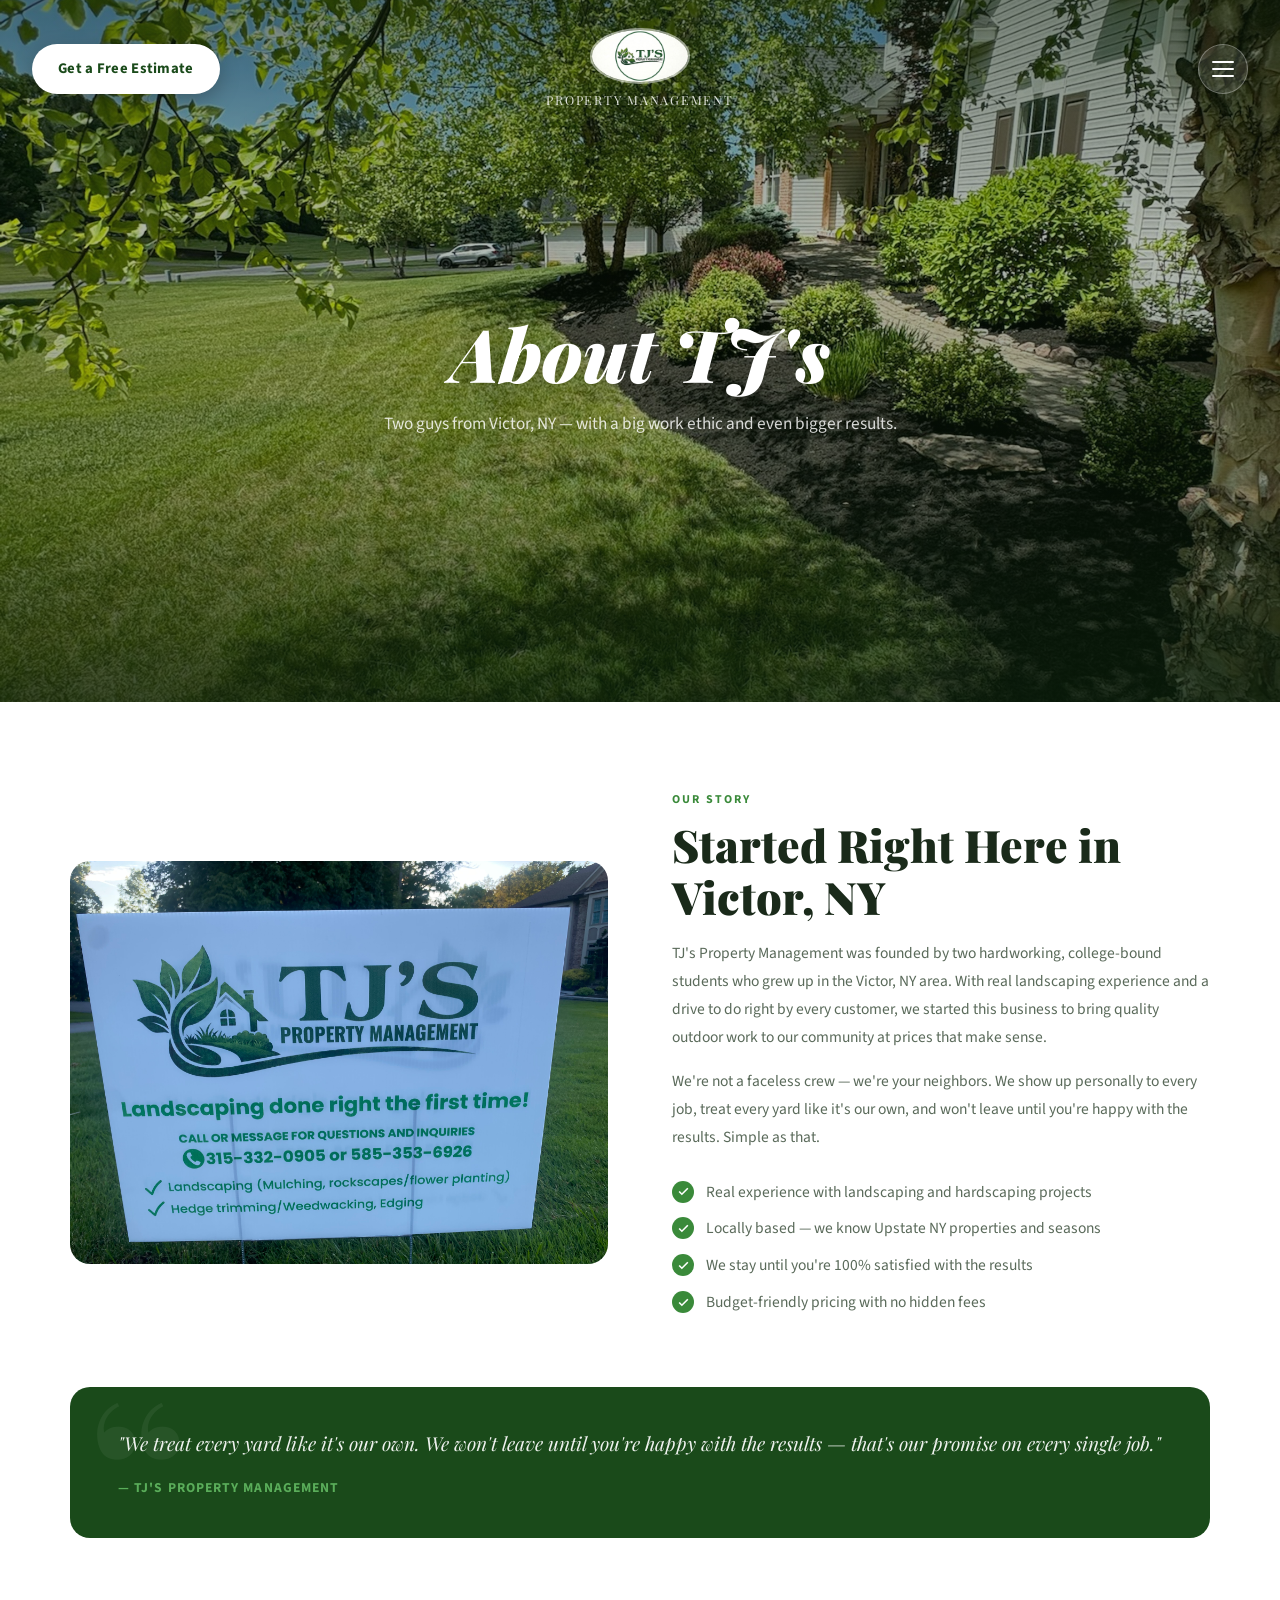
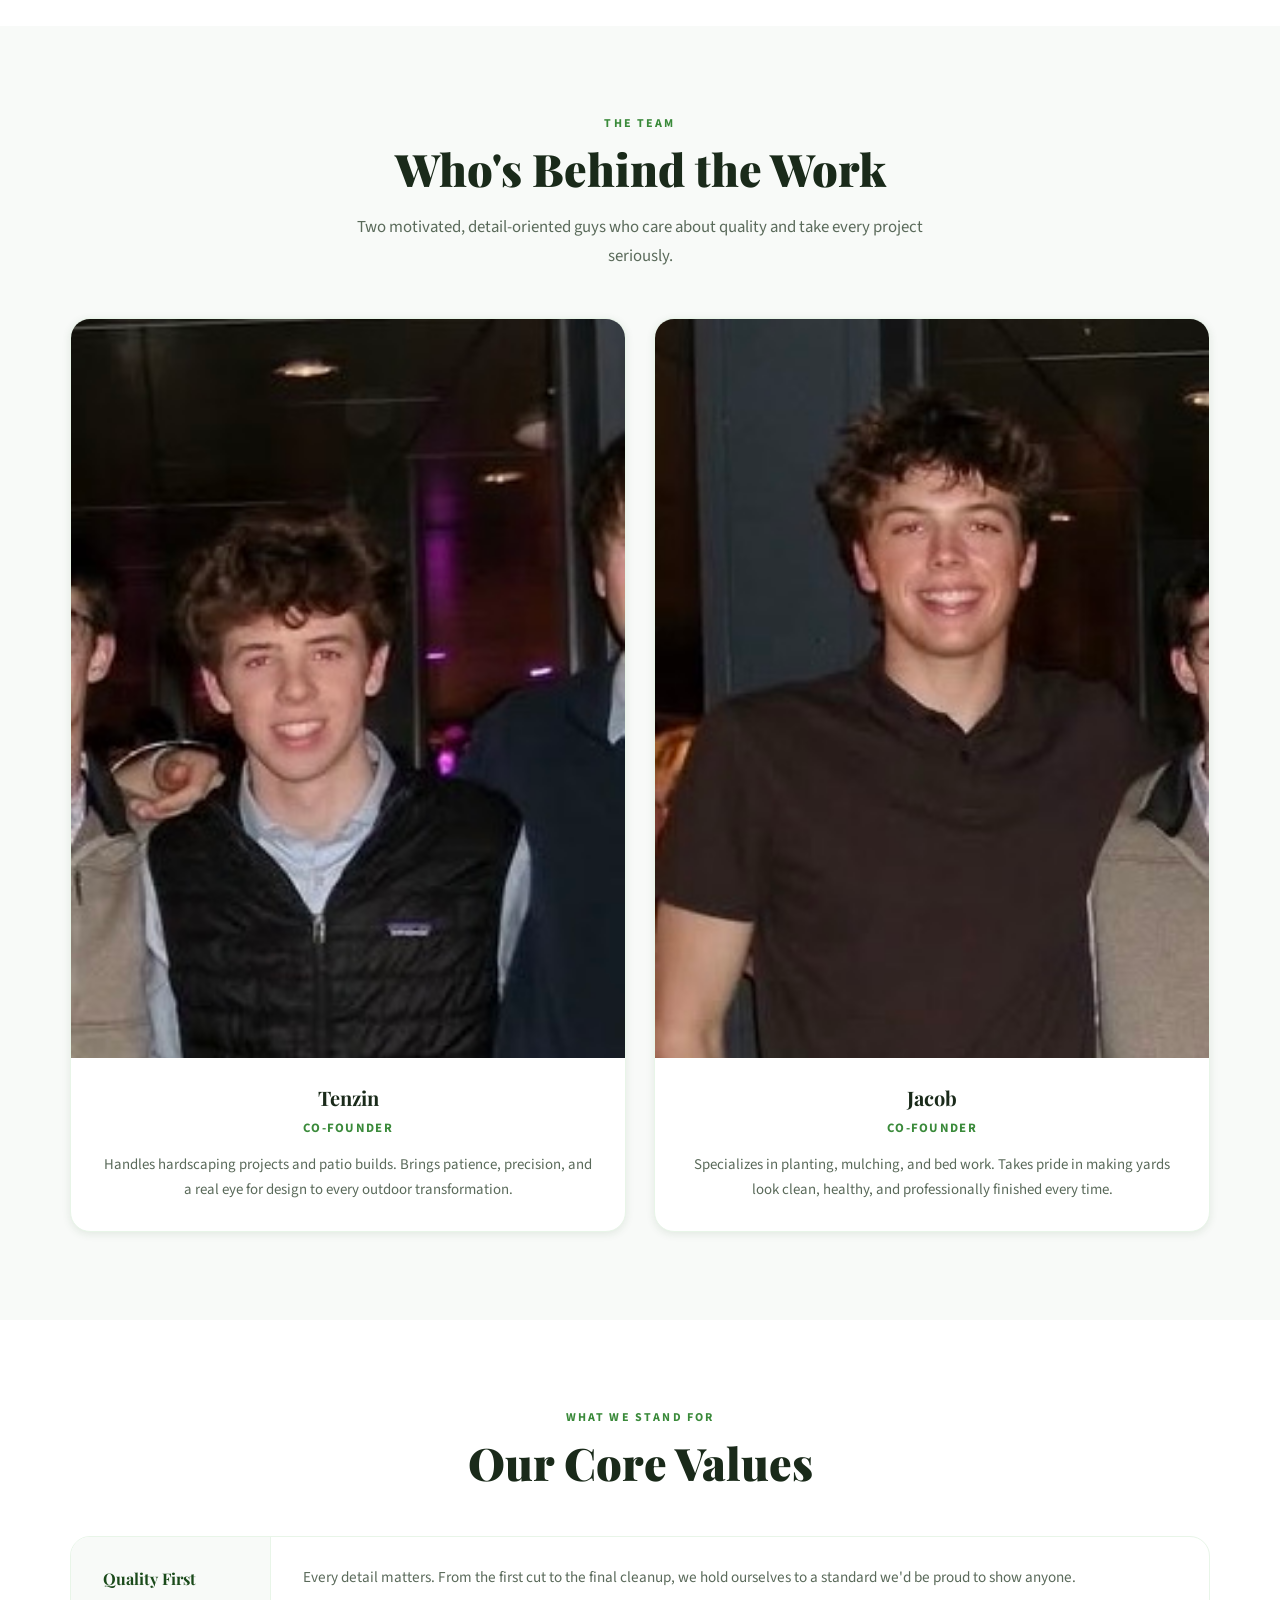
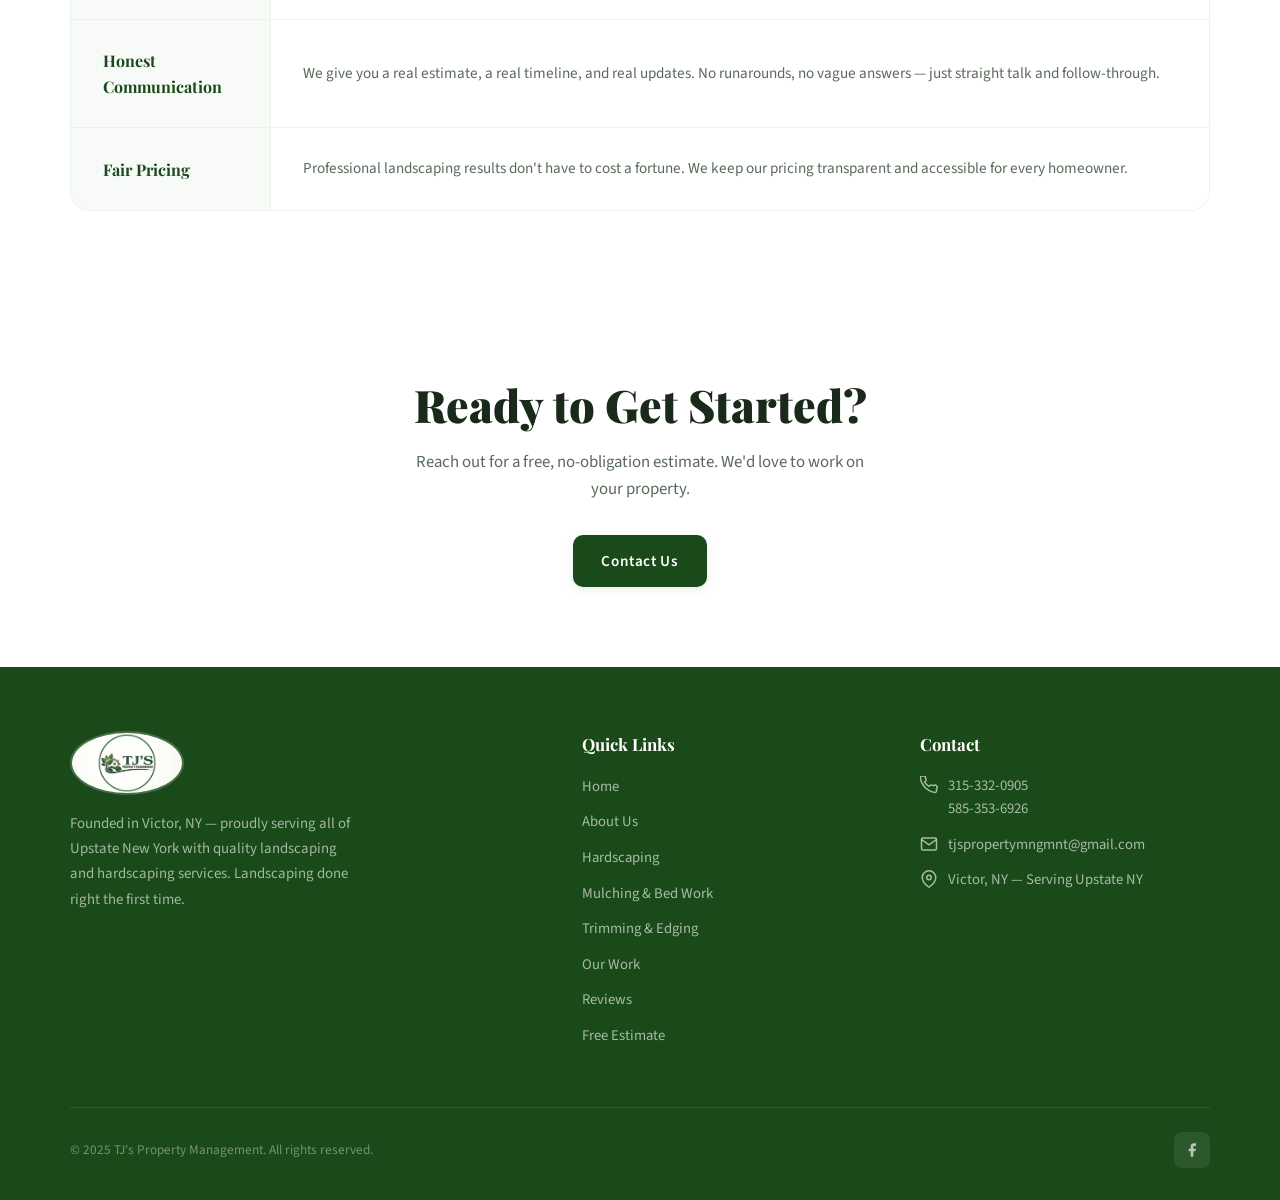
==== commit a5893895: "Update about.html" ====
--- a/pages/about.html
+++ b/pages/about.html
@@ -44,11 +44,15 @@
       position: absolute;
       top: 0; left: 0; right: 0;
       z-index: 5;
-      display: flex;
-      align-items: center;
-      justify-content: space-between;
+      display: grid;
+      grid-template-columns: 1fr auto 1fr;
+      align-items: center;
       padding: 28px 32px;
     }
+
+    .hero-top-btn { justify-self: start; }
+    .hero-top-logo { justify-self: center; }
+    .hero-menu-btn { justify-self: end; }
 
     .hero-top-btn {
       background: var(--white);
@@ -360,7 +364,7 @@
   <div class="container">
     <div class="story-section" data-reveal>
       <div class="story-img">
-        <img src="../images/after/yard_sign.JPG" alt="TJ's Property Management work">
+        <img src="../images/yard_sign.jpeg" alt="TJ's Property Management work">
       </div>
       <div>
         <div class="section-label">Our Story</div>
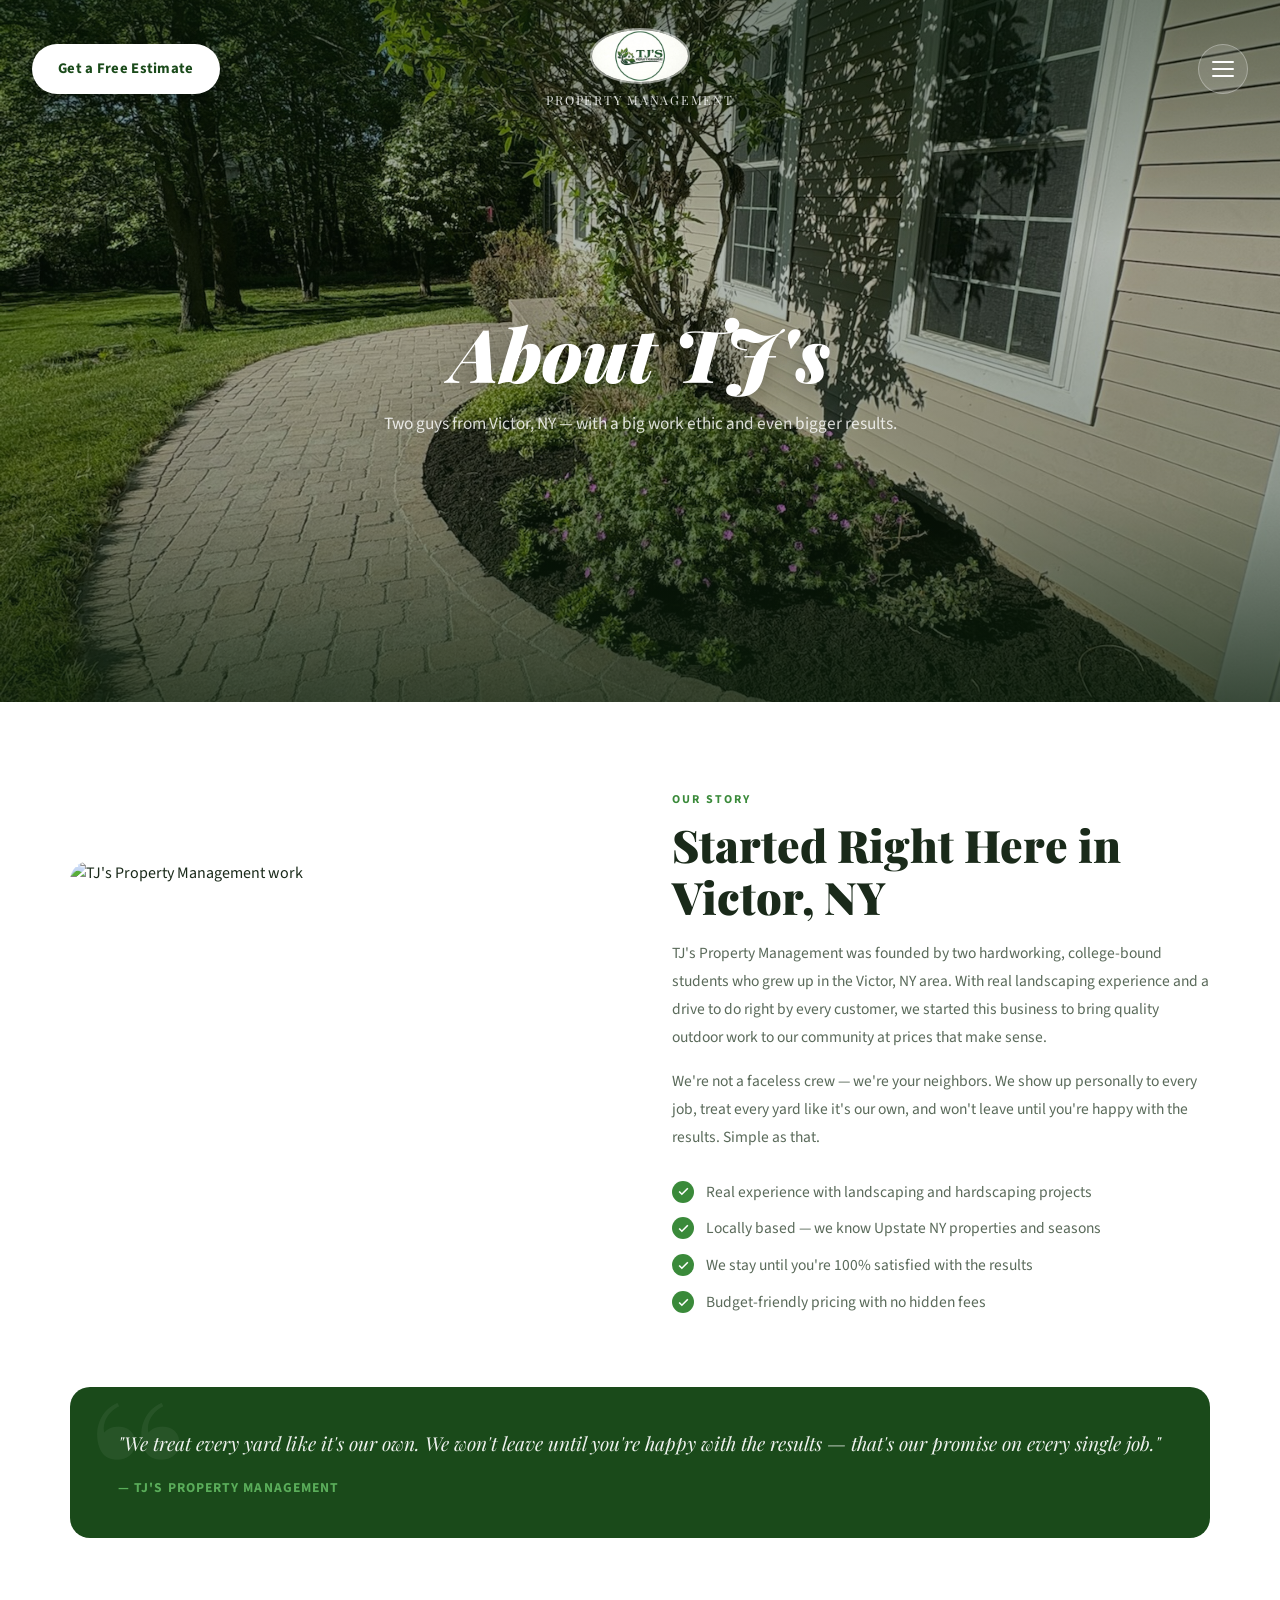
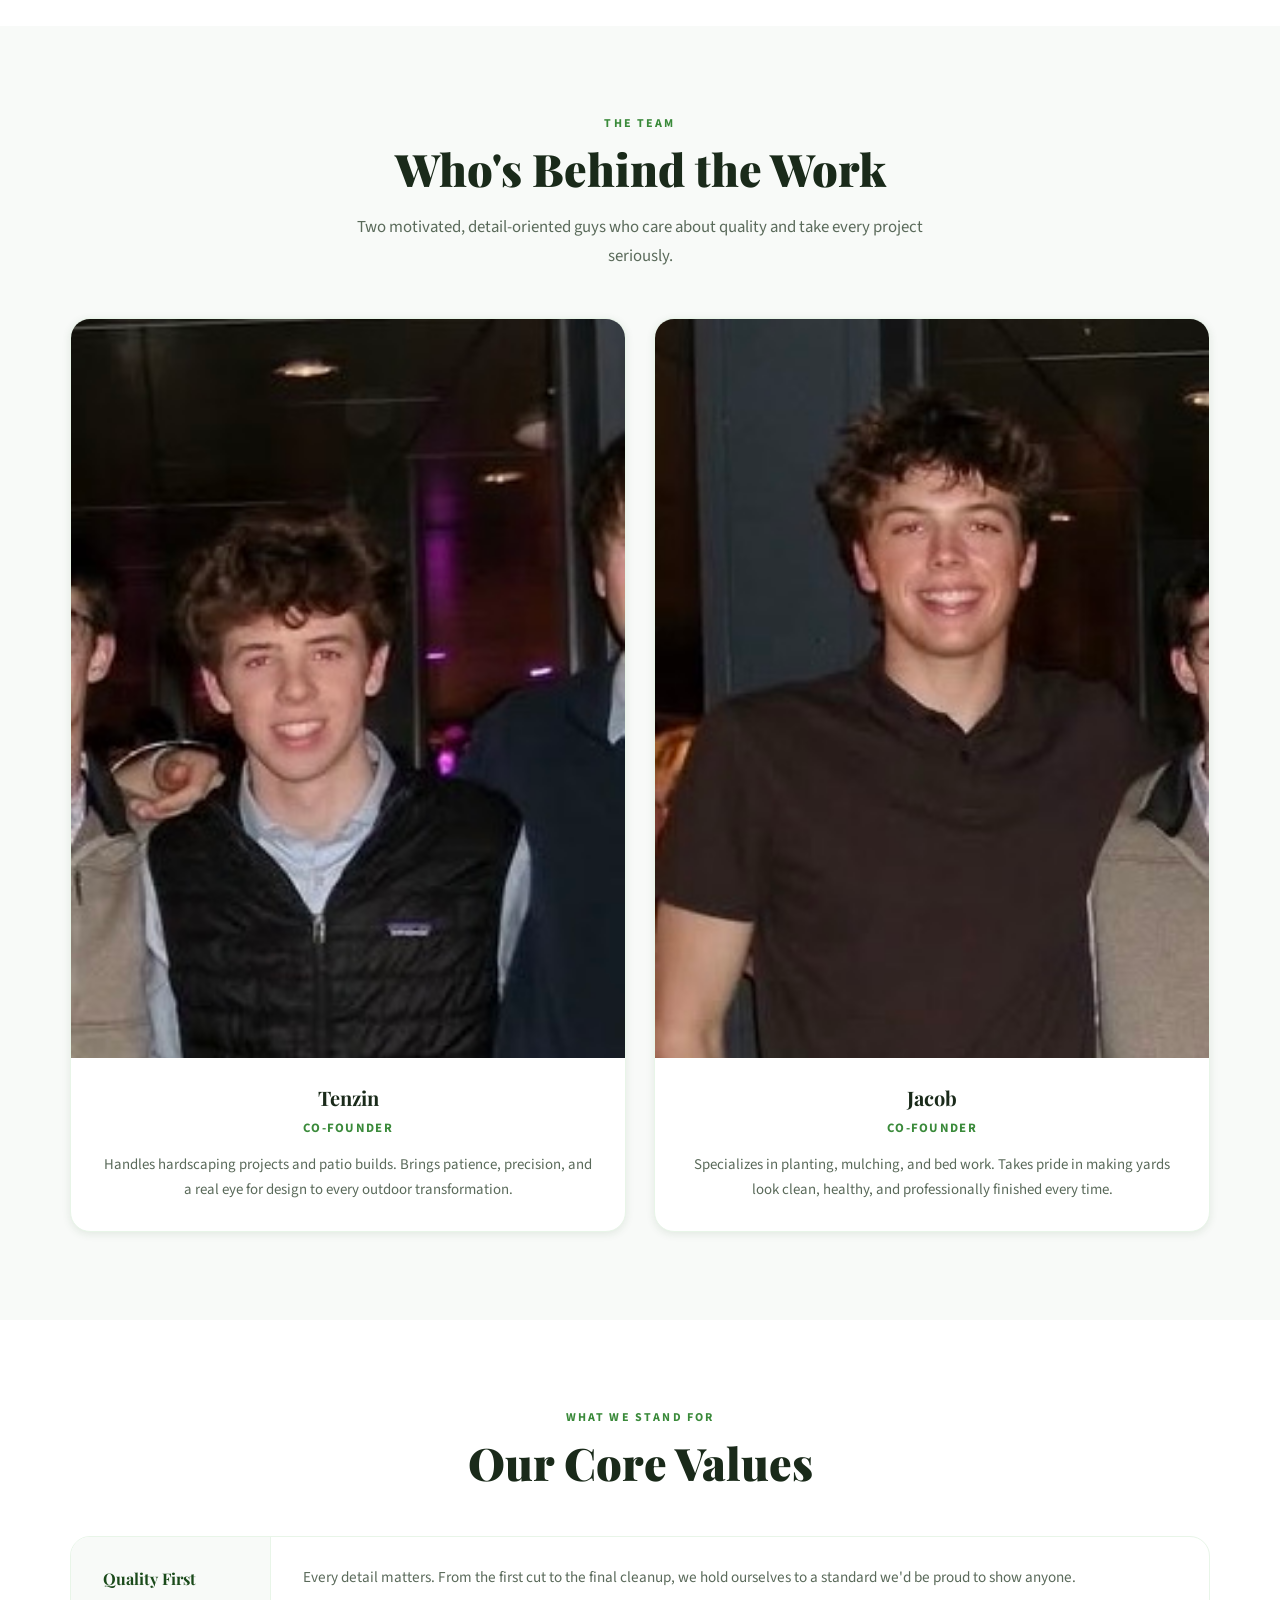
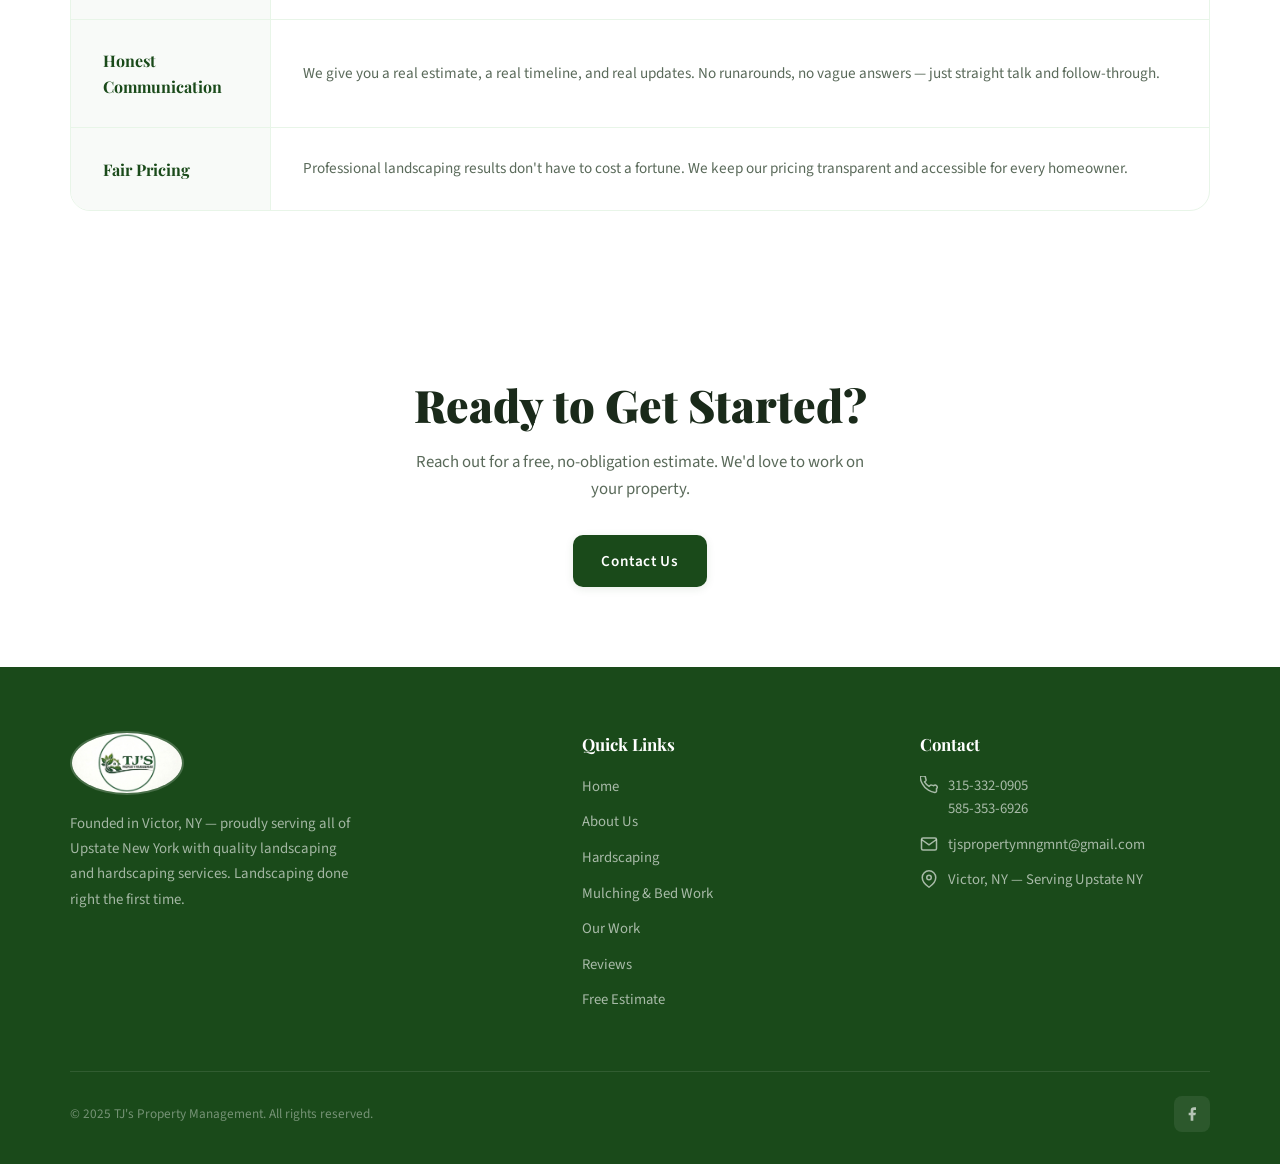
==== commit a99ed914: "Update image paths and fix HTML structure" ====
--- a/pages/about.html
+++ b/pages/about.html
@@ -1,6 +1,15 @@
 <!DOCTYPE html>
 <html lang="en">
 <head>
+  <!-- Google tag (gtag.js) -->
+<script async src="https://www.googletagmanager.com/gtag/js?id=G-G55DL7P15L"></script>
+<script>
+  window.dataLayer = window.dataLayer || [];
+  function gtag(){dataLayer.push(arguments);}
+  gtag('js', new Date());
+
+  gtag('config', 'G-G55DL7P15L');
+</script>
   <meta charset="UTF-8">
   <meta name="viewport" content="width=device-width, initial-scale=1.0">
   <title>About Us — TJ's Property Management | Victor, NY</title>
@@ -339,13 +348,13 @@
 
 <!-- HERO -->
 <section class="hero">
-  <img class="hero-bg" src="../images/after/after3.JPG" alt="TJ's Property Management landscaping work">
+  <img class="hero-bg" src="../images/hardscaping/after/after3.JPG" alt="TJ's Property Management landscaping work">
   <div class="hero-scrim"></div>
 
   <div class="hero-top">
     <a href="../pages/contact.html" class="hero-top-btn">Get a Free Estimate</a>
     <div class="hero-top-logo">
-      <img src="../images/logo.png" alt="TJ's Property Management" onerror="this.style.display='none'">
+      <img src="../images/logos/logo.png" alt="TJ's Property Management" onerror="this.style.display='none'">
       <span>Property Management</span>
     </div>
     <button class="hero-menu-btn" id="hero-menu-btn" aria-label="Open menu">
@@ -413,7 +422,7 @@
     </div>
     <div class="team-grid" data-reveal>
       <div class="team-card">
-        <img class="team-card-photo" src="../images/tenzin.jpg" alt="Tenzin — Co-Founder">
+        <img class="team-card-photo" src="../images/founders/tenzin.jpg" alt="Tenzin — Co-Founder">
         <div class="team-card-body">
           <h3>Tenzin</h3>
           <div class="role">Co-Founder</div>
@@ -421,7 +430,7 @@
         </div>
       </div>
       <div class="team-card">
-        <img class="team-card-photo" src="../images/jacob.jpg" alt="Jacob — Co-Founder">
+        <img class="team-card-photo" src="../images/founders/jacob.jpg" alt="Jacob — Co-Founder">
         <div class="team-card-body">
           <h3>Jacob</h3>
           <div class="role">Co-Founder</div>
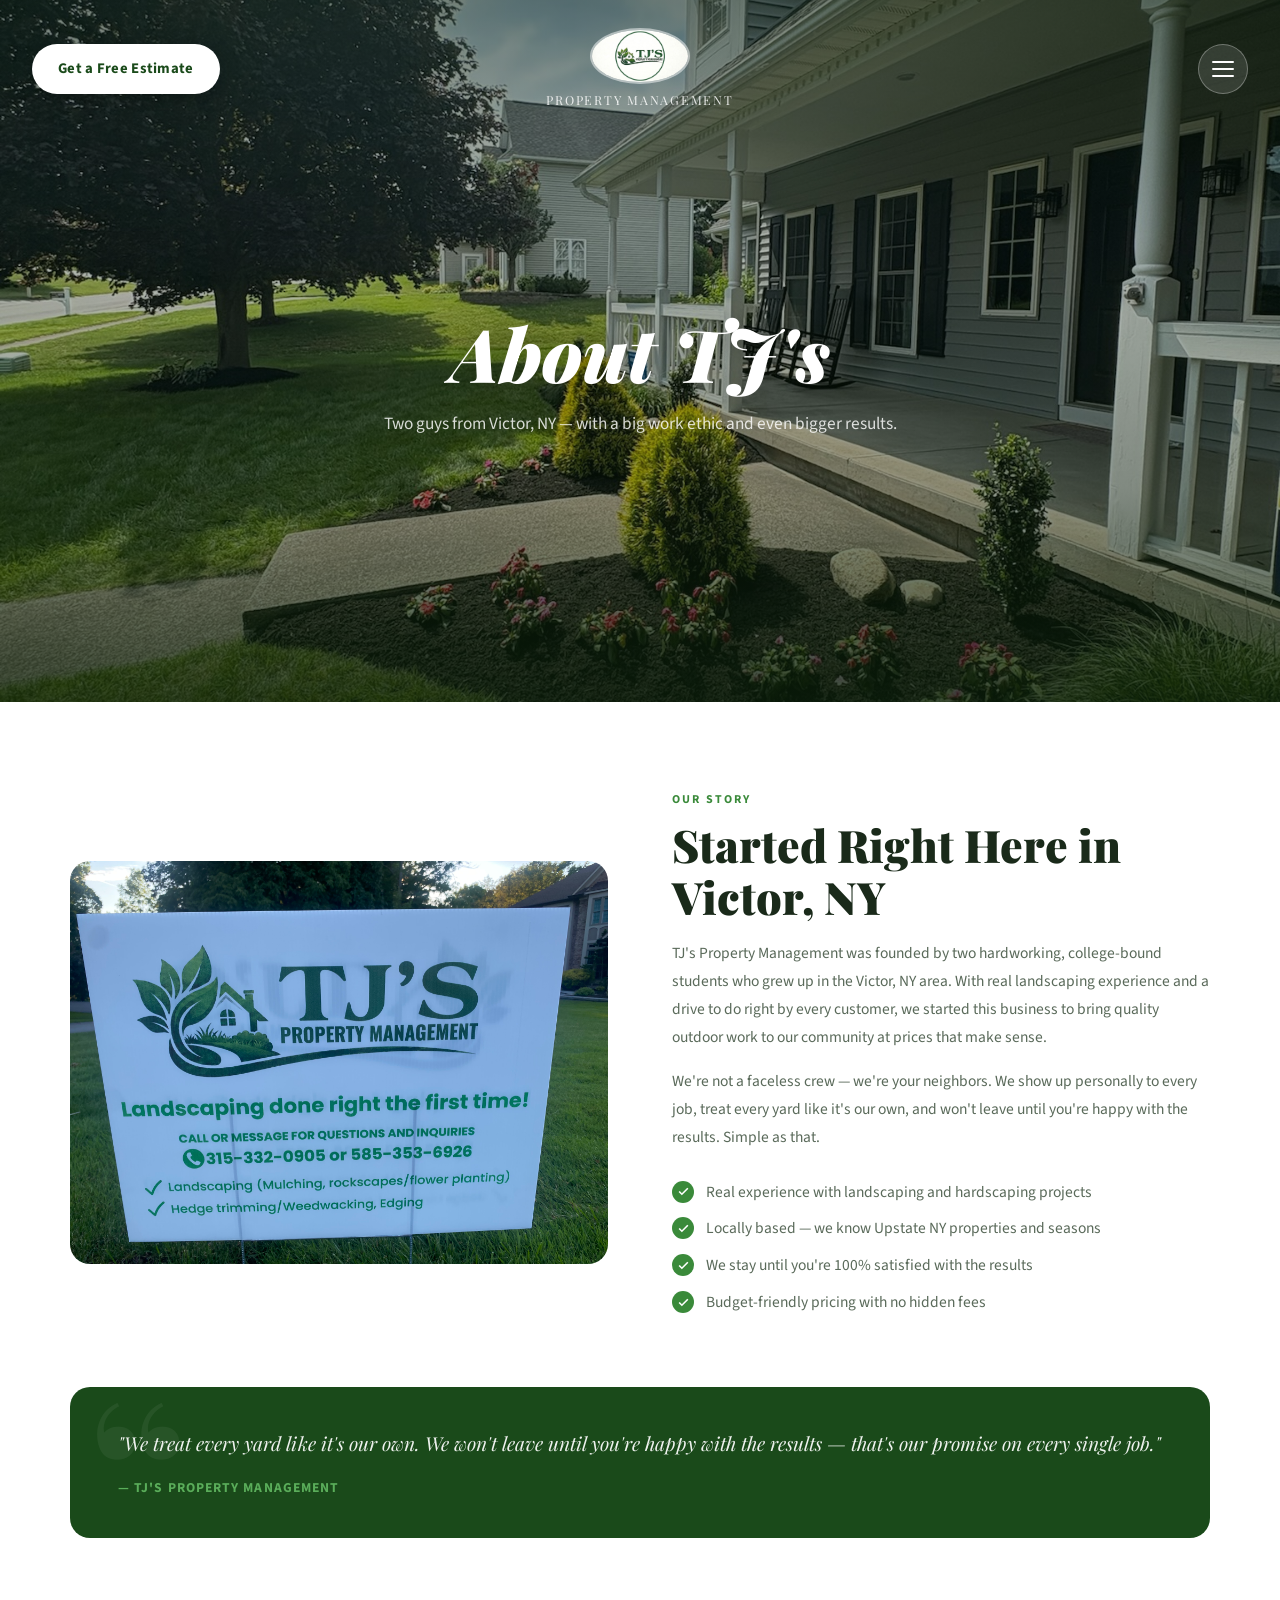
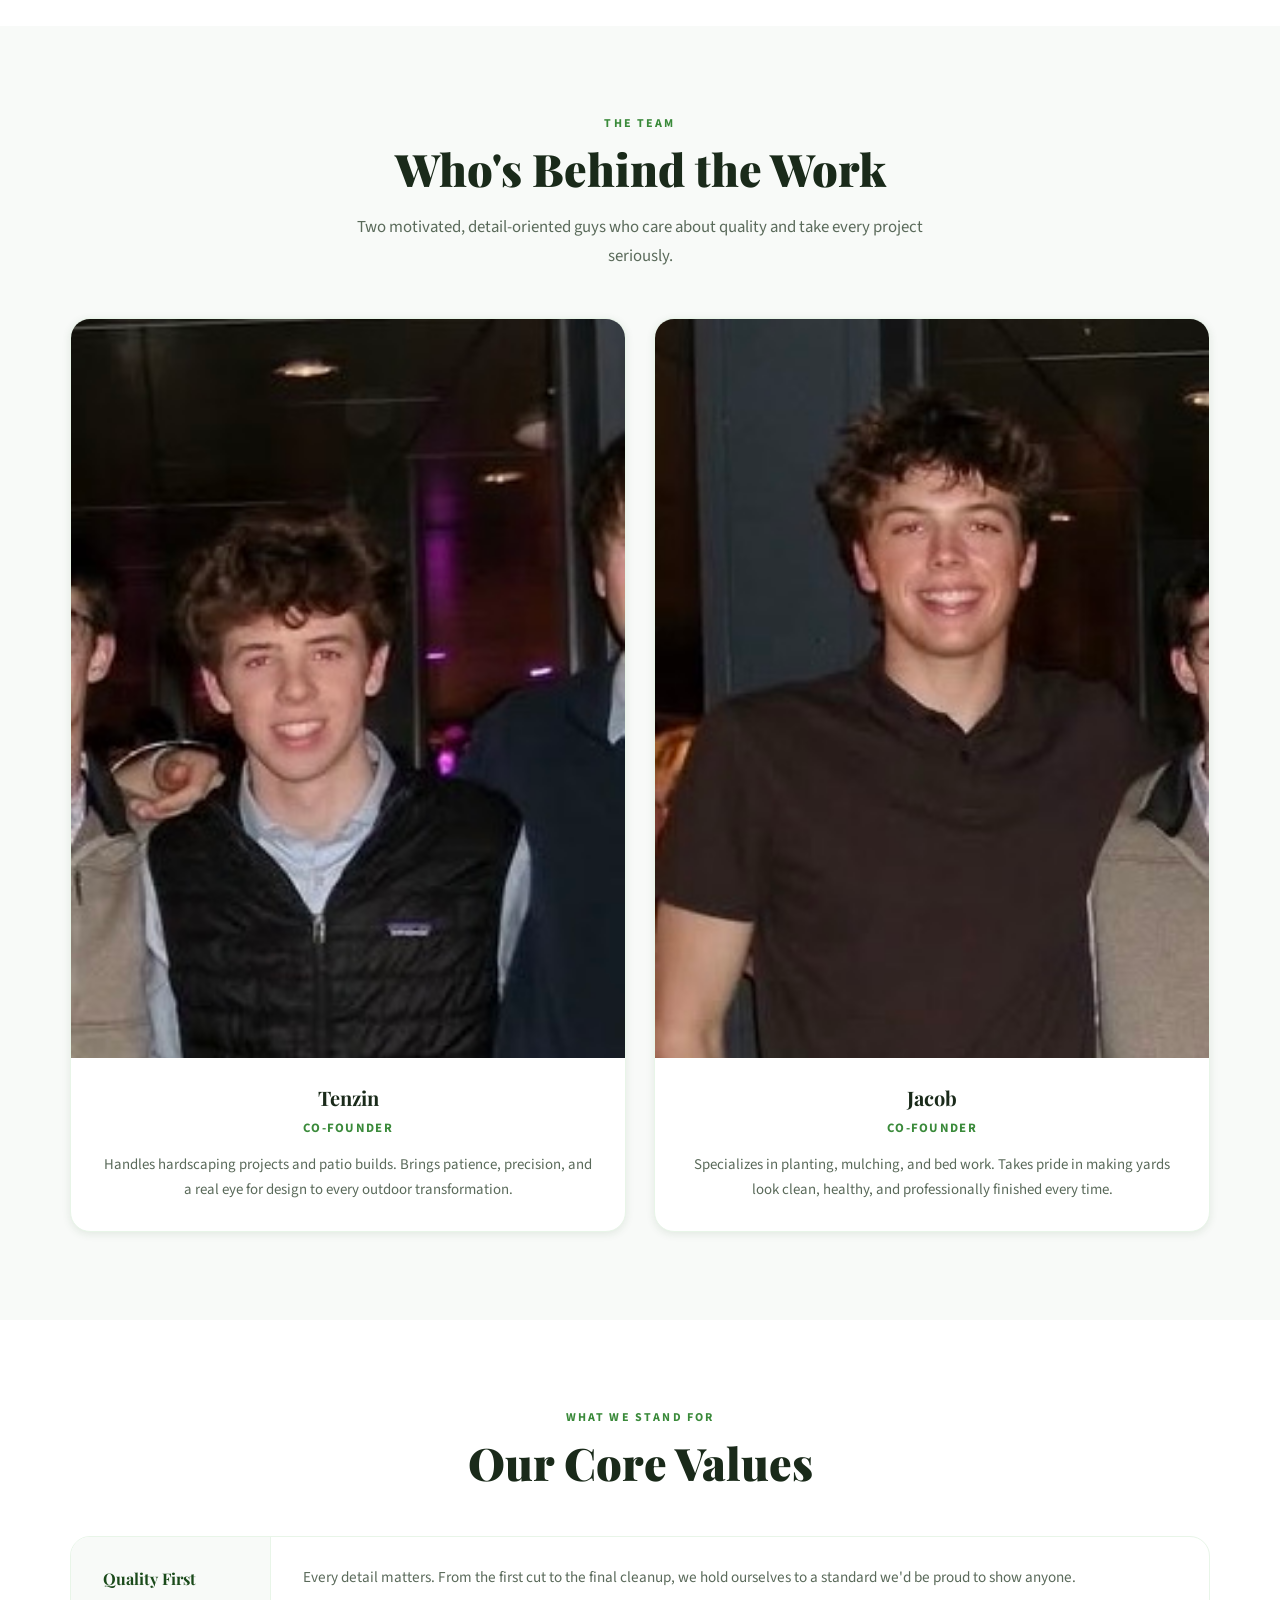
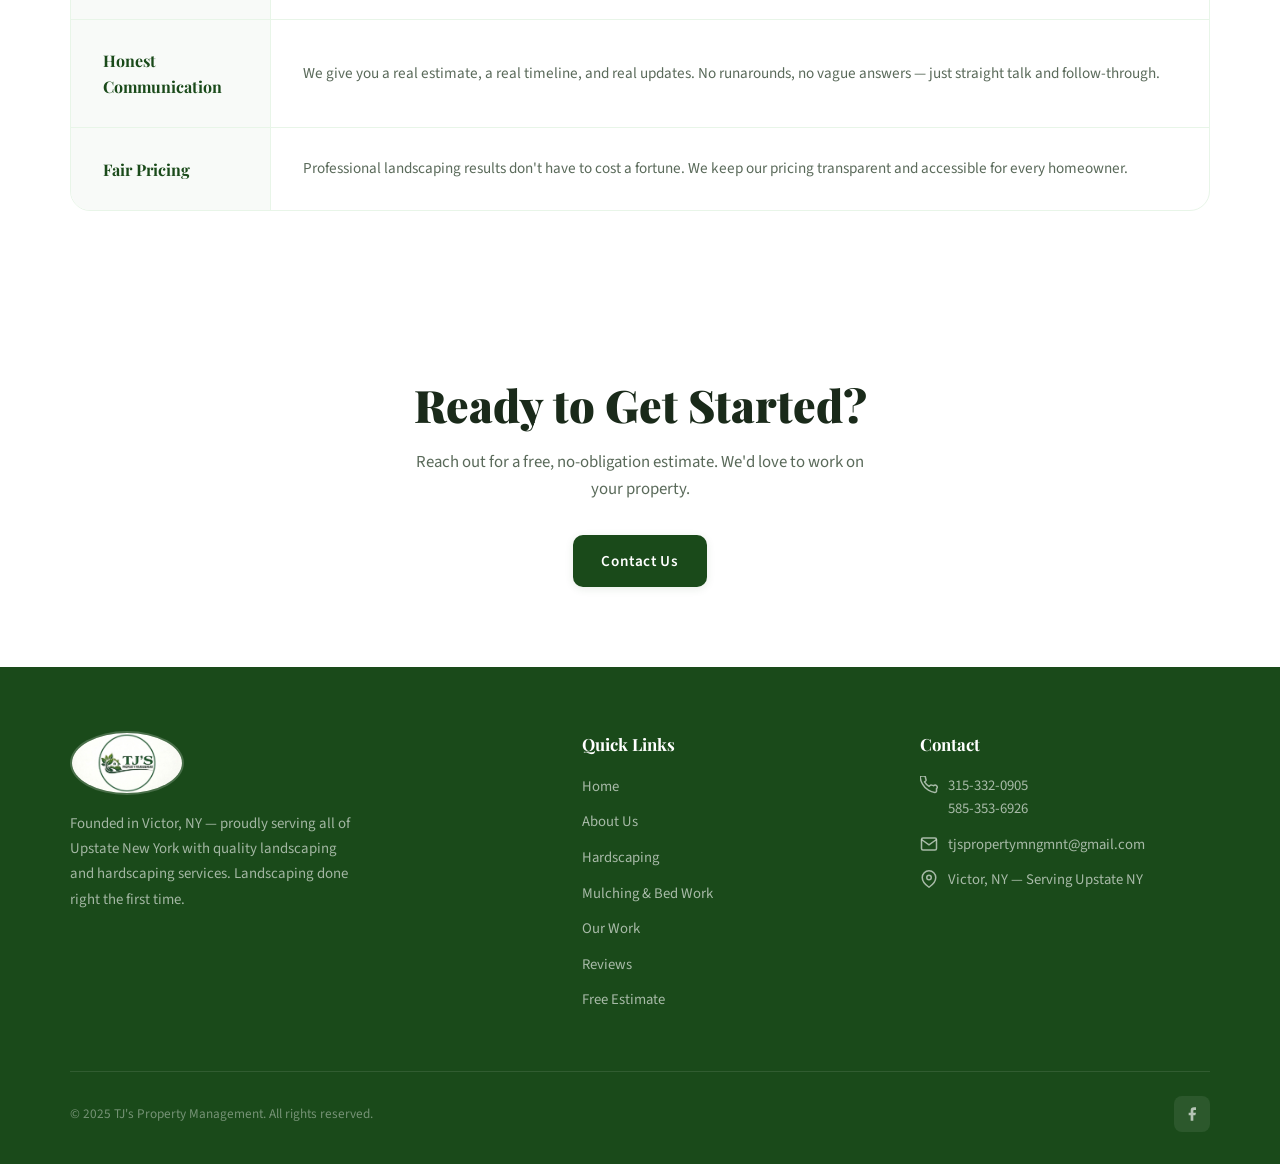
==== commit 7b2999c8: "Update image sources in about.html" ====
--- a/pages/about.html
+++ b/pages/about.html
@@ -348,8 +348,10 @@
 
 <!-- HERO -->
 <section class="hero">
-  <img class="hero-bg" src="../images/hardscaping/after/after3.JPG" alt="TJ's Property Management landscaping work">
+  <img class="hero-bg" src="../images/mulching/other/other1.JPG" alt="TJ's Property Management landscaping work">
   <div class="hero-scrim"></div>
+
+  
 
   <div class="hero-top">
     <a href="../pages/contact.html" class="hero-top-btn">Get a Free Estimate</a>
@@ -373,7 +375,7 @@
   <div class="container">
     <div class="story-section" data-reveal>
       <div class="story-img">
-        <img src="../images/yard_sign.jpeg" alt="TJ's Property Management work">
+        <img src="../images/logos/yard_sign.jpeg" alt="TJ's Property Management work">
       </div>
       <div>
         <div class="section-label">Our Story</div>
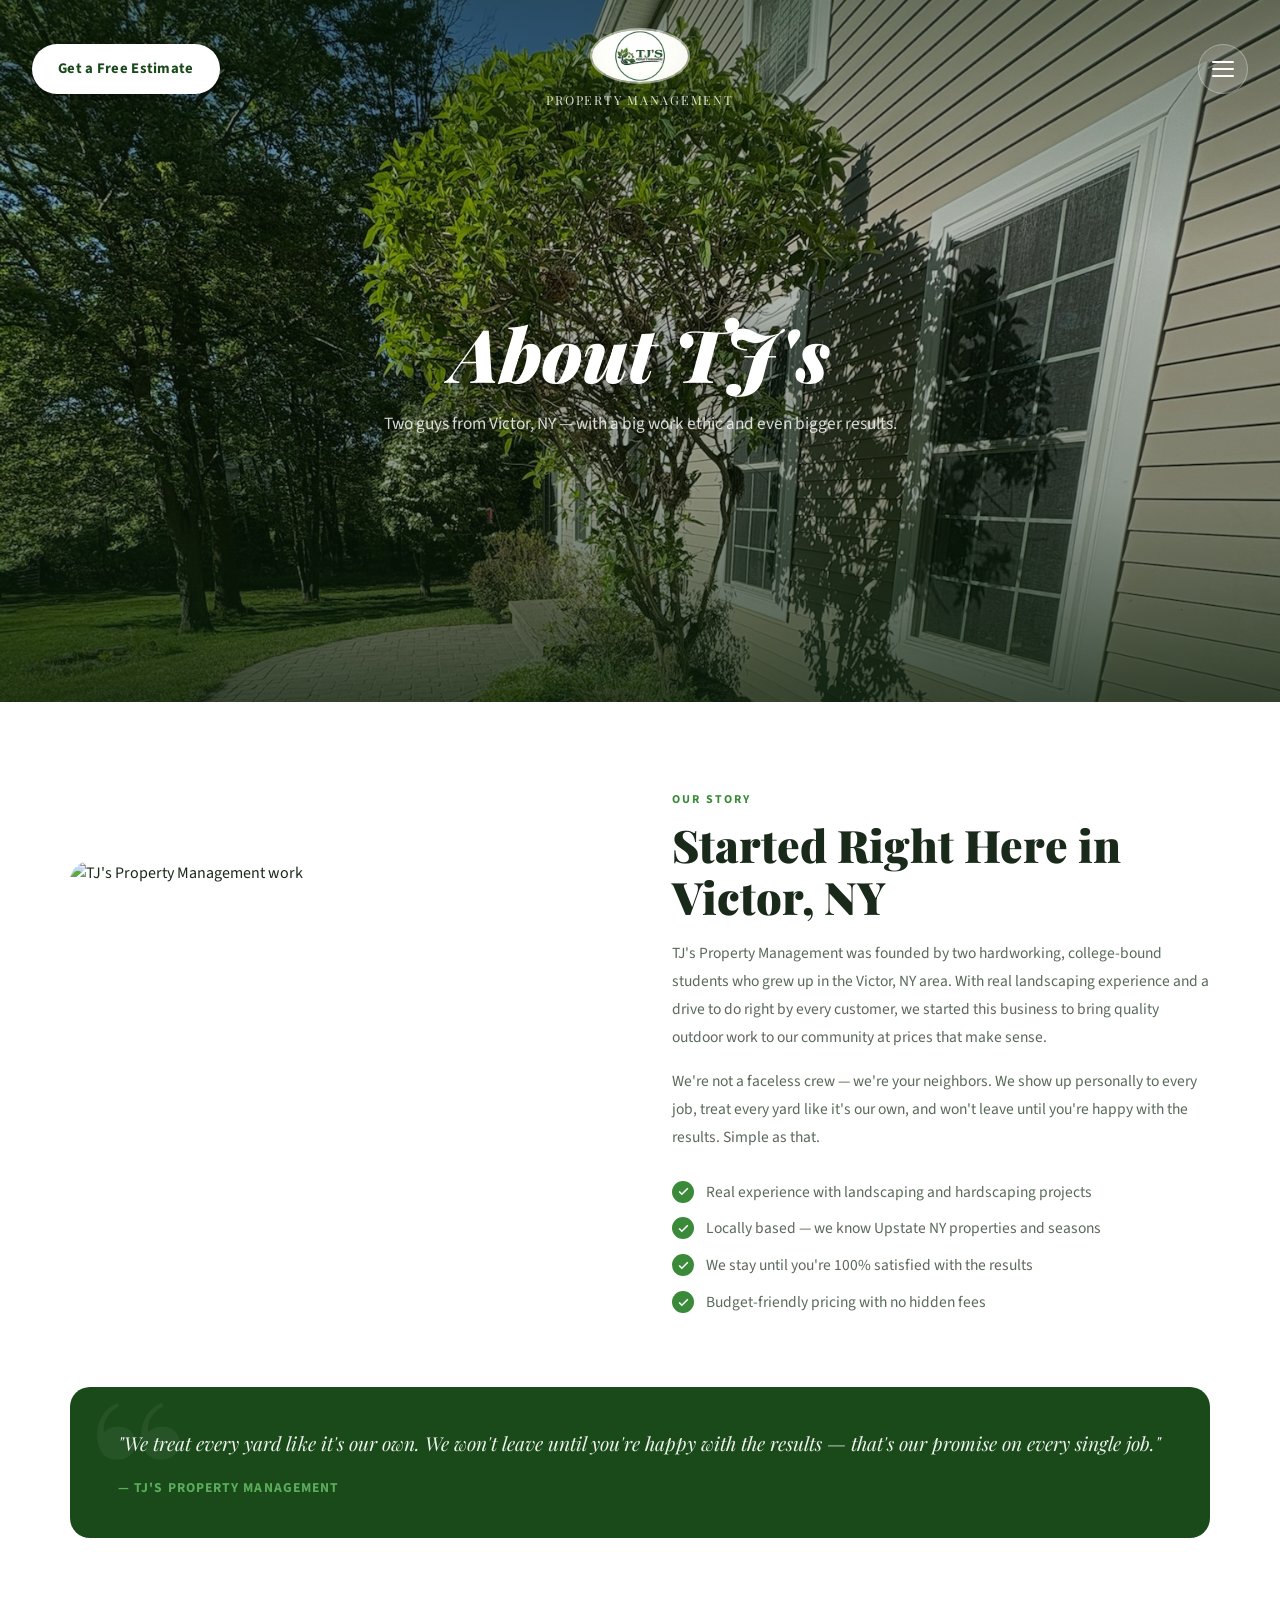
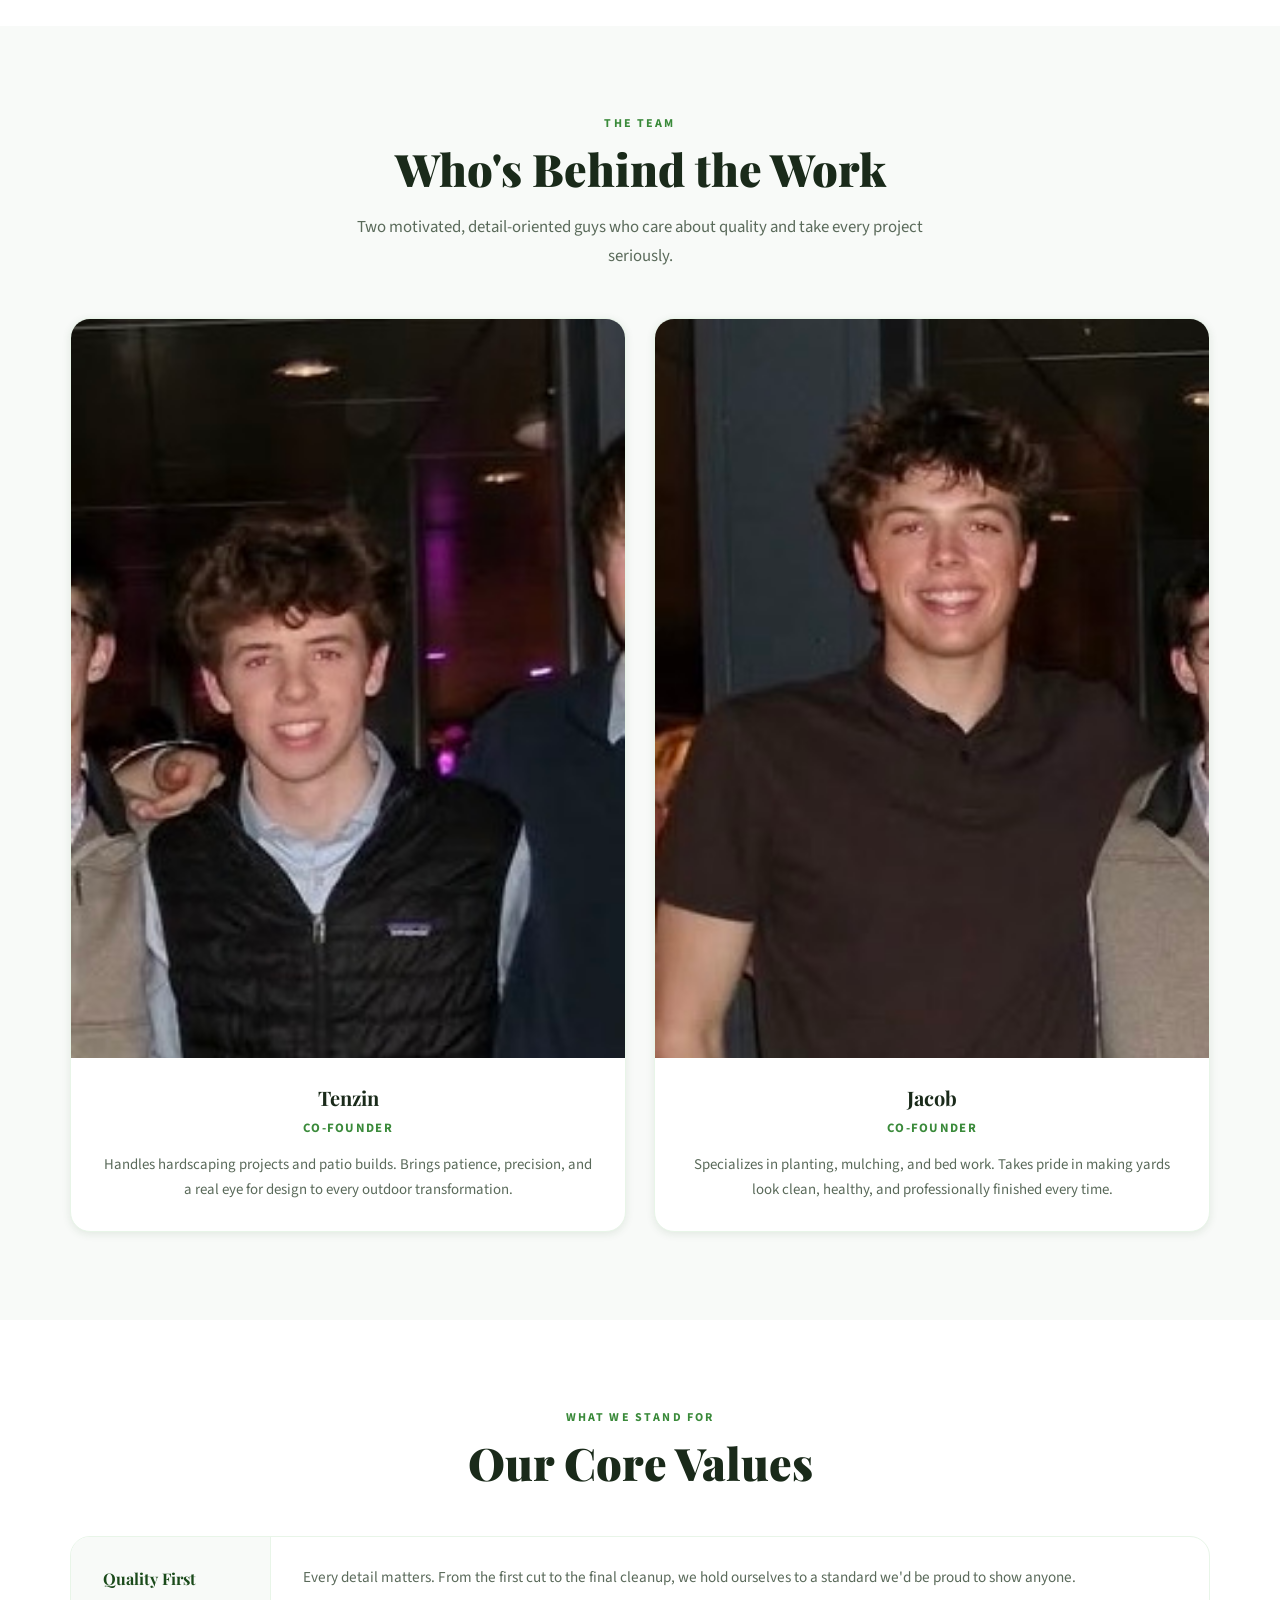
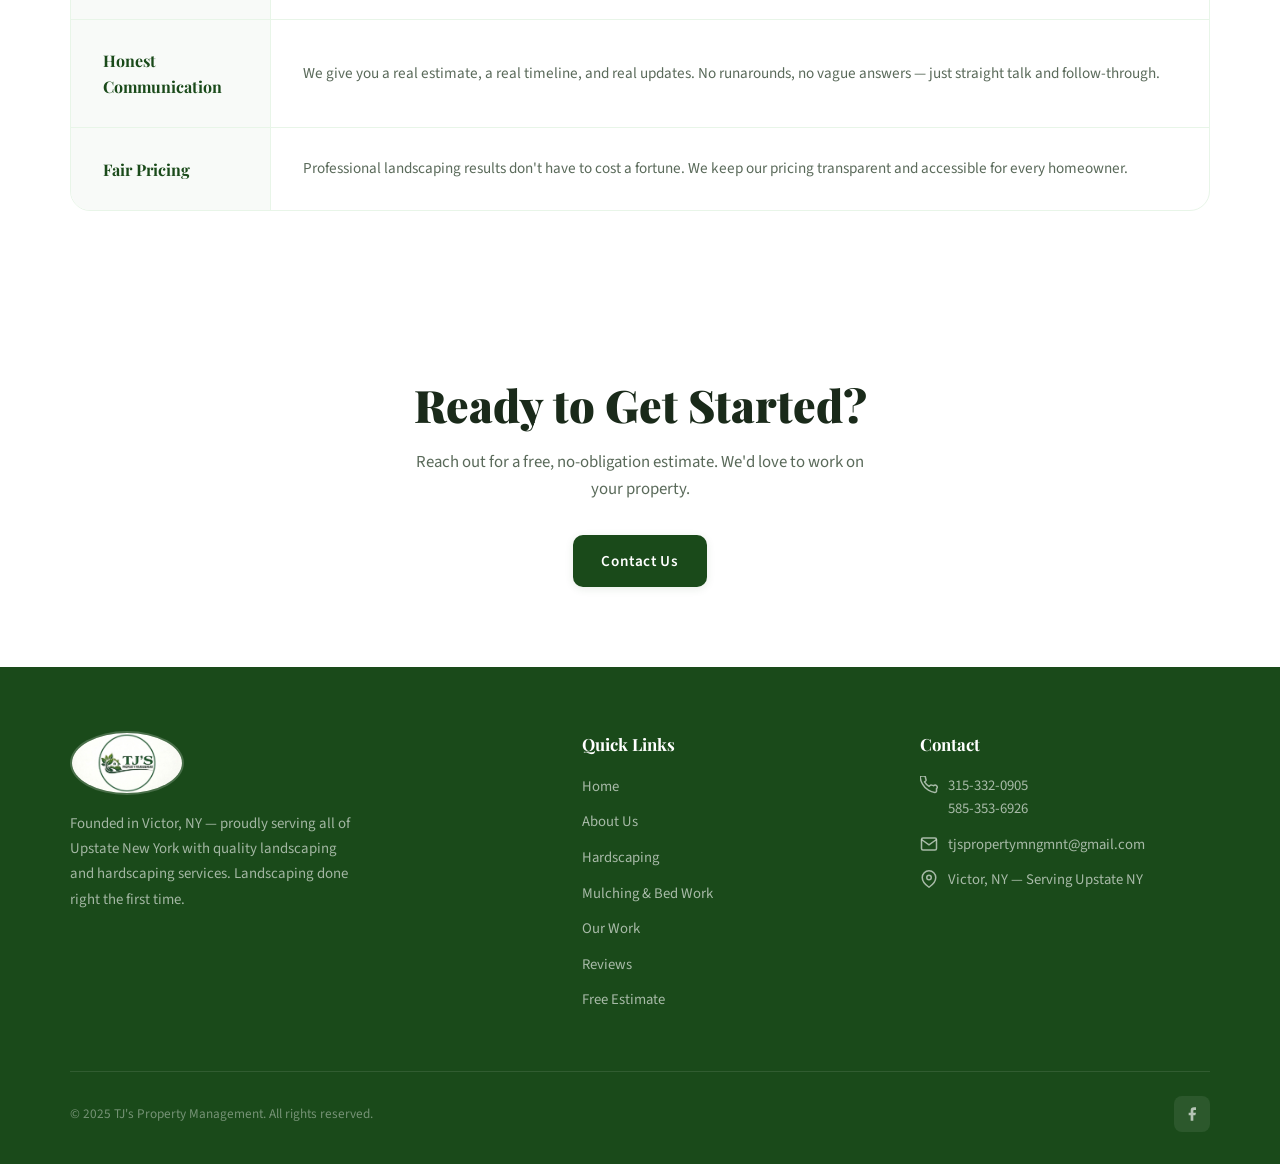
==== commit 38818095: "Update hero image and story image paths in about.html" ====
--- a/pages/about.html
+++ b/pages/about.html
@@ -39,6 +39,7 @@
       inset: 0;
       width: 100%; height: 100%;
       object-fit: cover;
+      object-position: center 20%;
       z-index: 0;
     }
 
@@ -348,10 +349,8 @@
 
 <!-- HERO -->
 <section class="hero">
-  <img class="hero-bg" src="../images/mulching/other/other1.JPG" alt="TJ's Property Management landscaping work">
+  <img class="hero-bg" src="../images/hardscaping/after/after3.JPG" alt="TJ's Property Management landscaping work">
   <div class="hero-scrim"></div>
-
-  
 
   <div class="hero-top">
     <a href="../pages/contact.html" class="hero-top-btn">Get a Free Estimate</a>
@@ -375,7 +374,7 @@
   <div class="container">
     <div class="story-section" data-reveal>
       <div class="story-img">
-        <img src="../images/logos/yard_sign.jpeg" alt="TJ's Property Management work">
+        <img src="../images/yard_sign.jpeg" alt="TJ's Property Management work">
       </div>
       <div>
         <div class="section-label">Our Story</div>
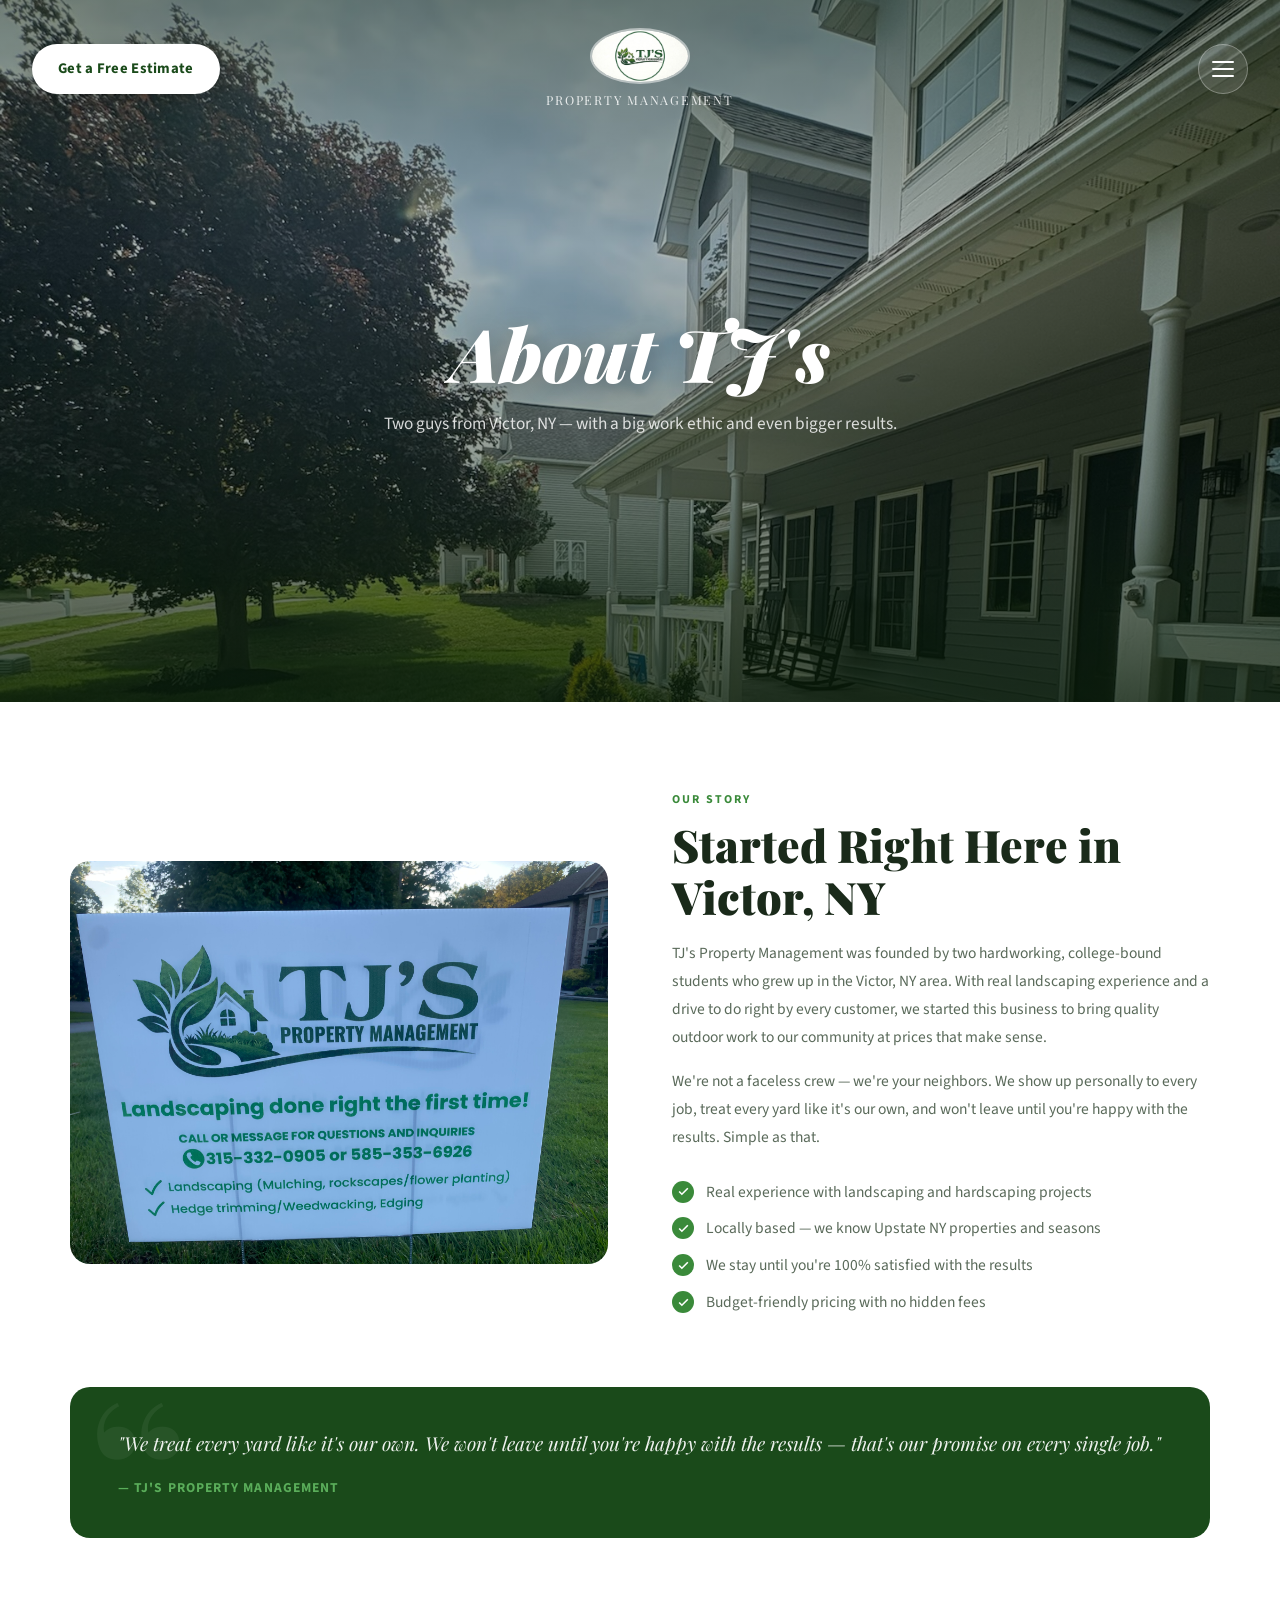
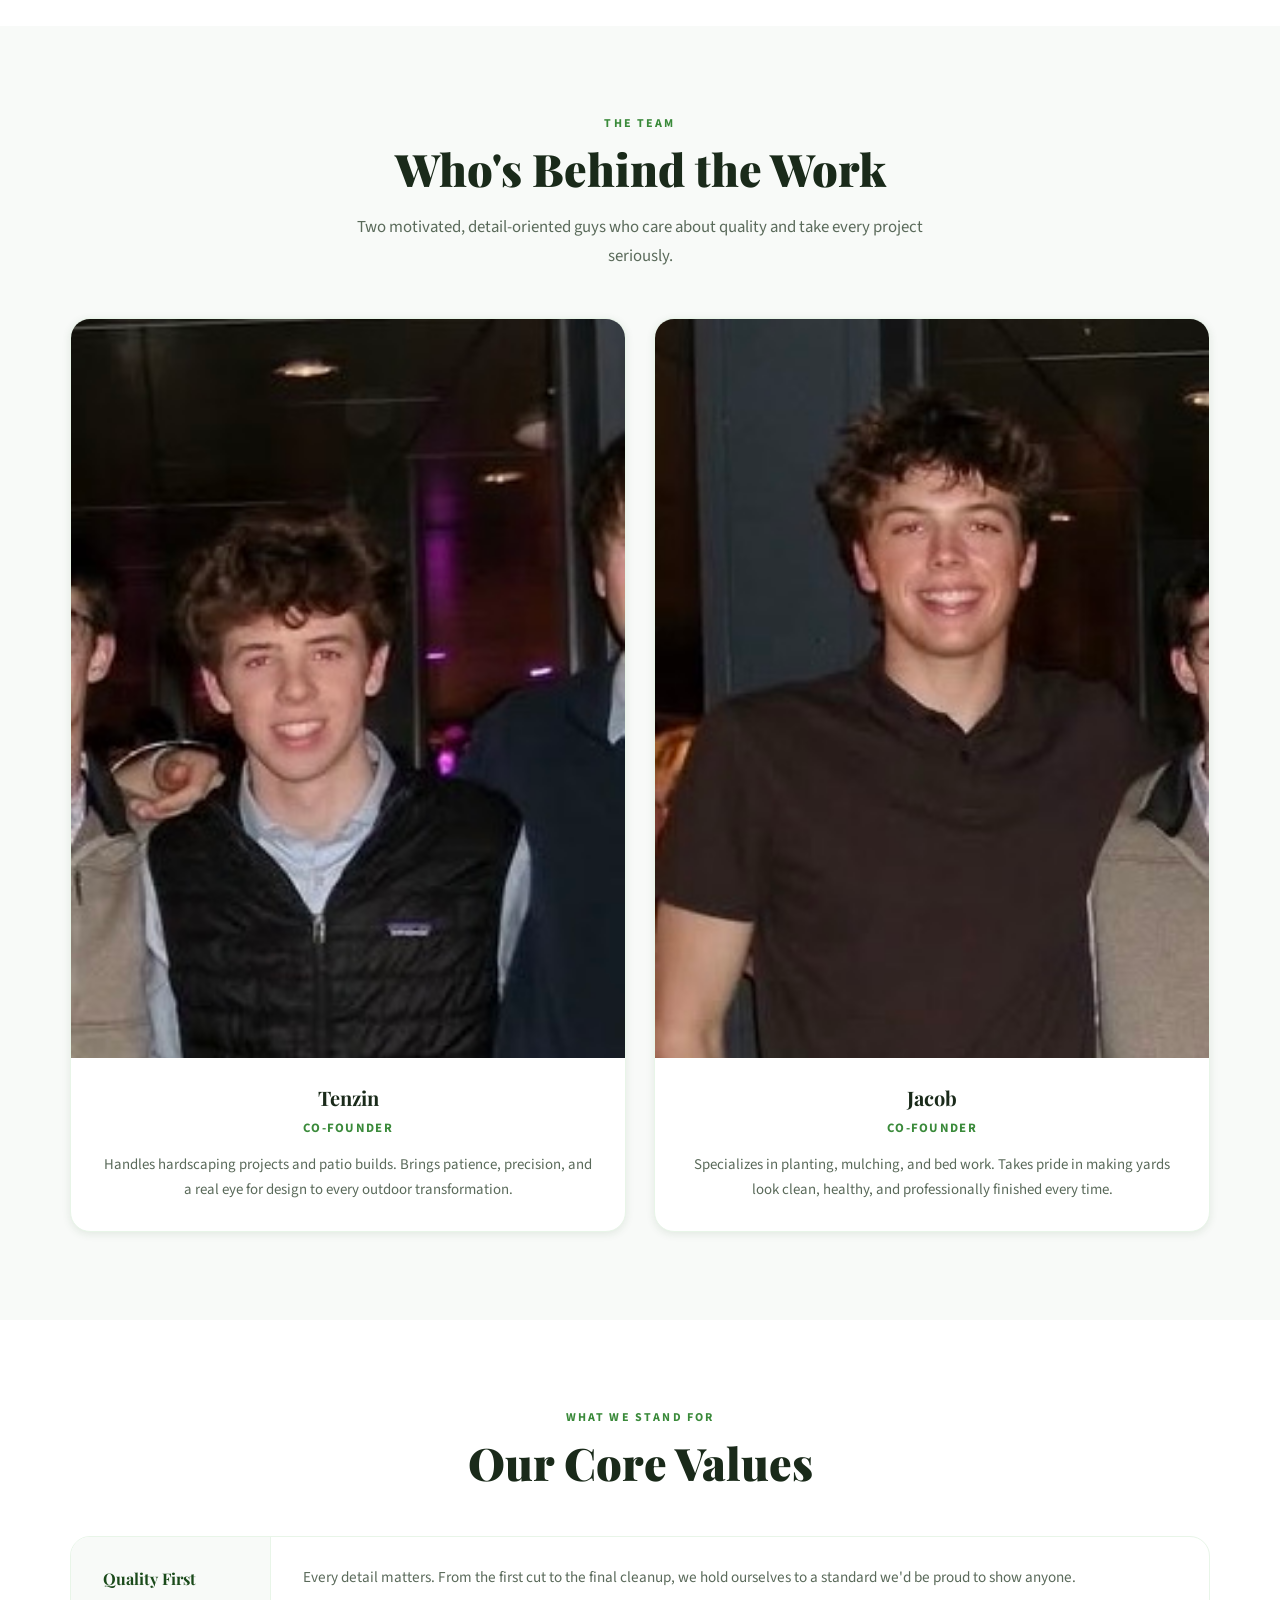
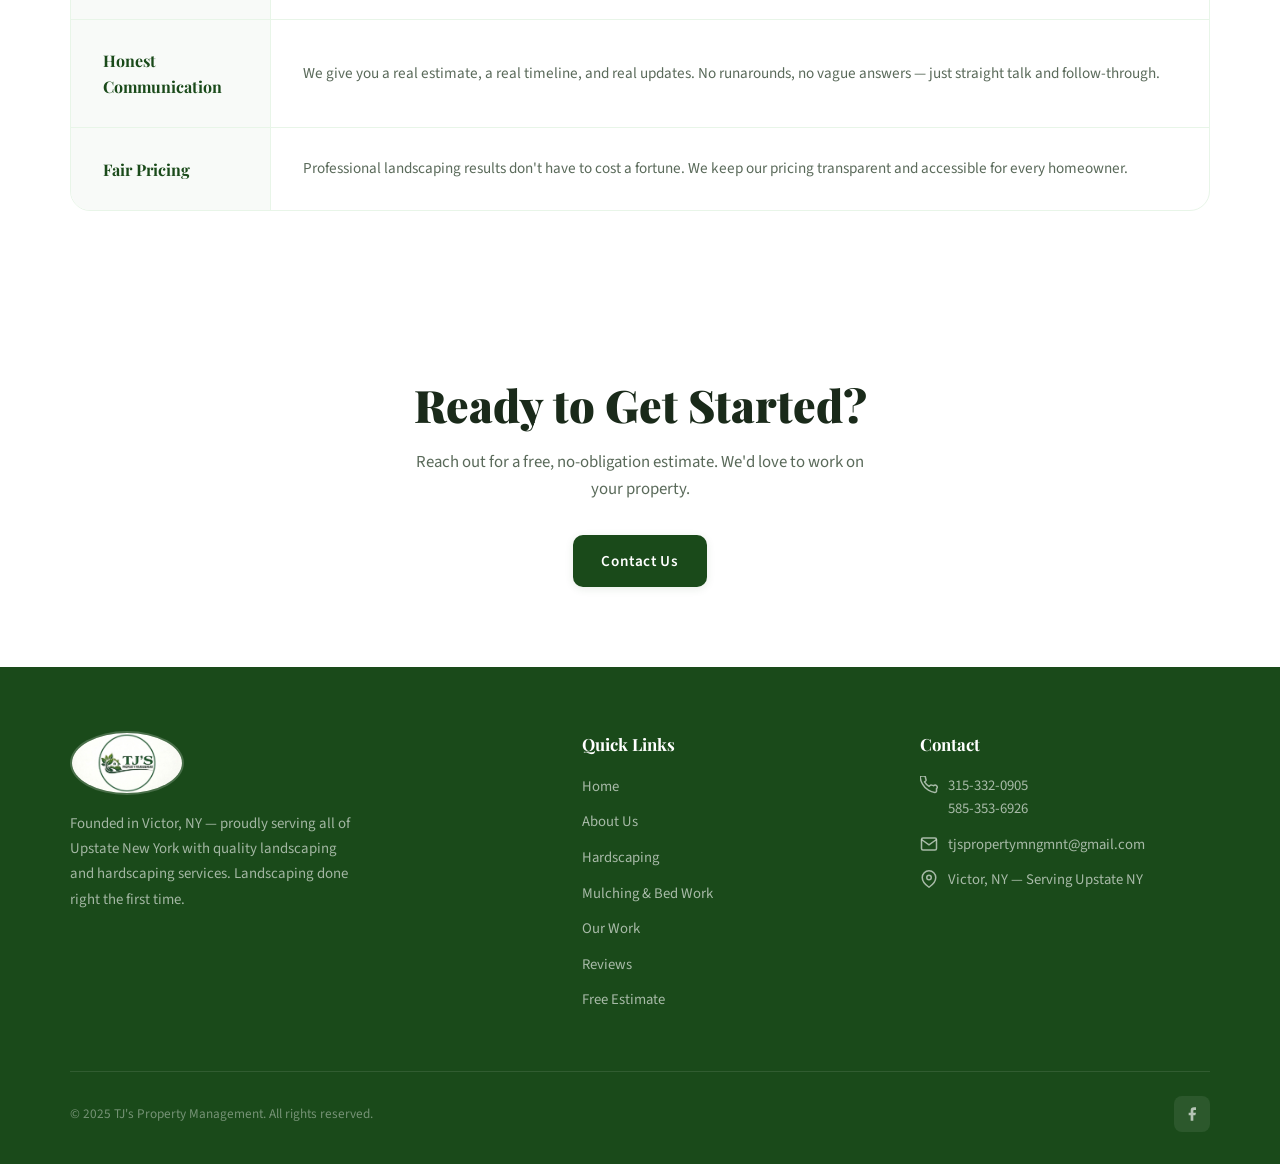
==== commit 4096641c: "Update image sources and remove commented sections" ====
--- a/pages/about.html
+++ b/pages/about.html
@@ -23,7 +23,6 @@
     }
     [data-reveal].revealed { opacity: 1; transform: none; }
 
-    /* ---------- PHOTO HERO (matches homepage exactly) ---------- */
     .hero {
       min-height: 78vh;
       max-height: 78vh;
@@ -156,7 +155,6 @@
       line-height: 1.7;
     }
 
-    /* Hide the injected site-top-bar on this page — we use hero-top instead */
     .site-top-bar { display: none !important; }
 
     @media (max-width: 640px) {
@@ -167,7 +165,6 @@
       .hero-top-logo img { height: 44px; }
     }
 
-    /* ---------- STORY SECTION ---------- */
     .story-section {
       display: grid;
       grid-template-columns: 1fr 1fr;
@@ -187,7 +184,6 @@
       object-fit: cover;
     }
 
-    /* ---------- QUOTE ---------- */
     .about-quote {
       background: var(--green-dark);
       color: var(--white);
@@ -232,7 +228,6 @@
       z-index: 1;
     }
 
-    /* ---------- TEAM ---------- */
     .team-grid {
       display: grid;
       grid-template-columns: repeat(2, 1fr);
@@ -290,7 +285,6 @@
       line-height: 1.7;
     }
 
-    /* ---------- VALUES ---------- */
     .values-list {
       display: flex;
       flex-direction: column;
@@ -349,7 +343,7 @@
 
 <!-- HERO -->
 <section class="hero">
-  <img class="hero-bg" src="../images/hardscaping/after/after3.JPG" alt="TJ's Property Management landscaping work">
+  <img class="hero-bg" src="../images/mulching/other/other1.JPG" alt="TJ's Property Management landscaping work">
   <div class="hero-scrim"></div>
 
   <div class="hero-top">
@@ -374,7 +368,7 @@
   <div class="container">
     <div class="story-section" data-reveal>
       <div class="story-img">
-        <img src="../images/yard_sign.jpeg" alt="TJ's Property Management work">
+        <img src="../images/logos/yard_sign.jpeg" alt="TJ's Property Management work">
       </div>
       <div>
         <div class="section-label">Our Story</div>
@@ -479,7 +473,6 @@
 <script src="../js/components.js"></script>
 <script src="../js/main.js"></script>
 <script>
-  // Wire hero hamburger to the nav panel injected by components.js
   document.addEventListener('DOMContentLoaded', function() {
     const menuBtn = document.getElementById('hero-menu-btn');
     if (menuBtn) {
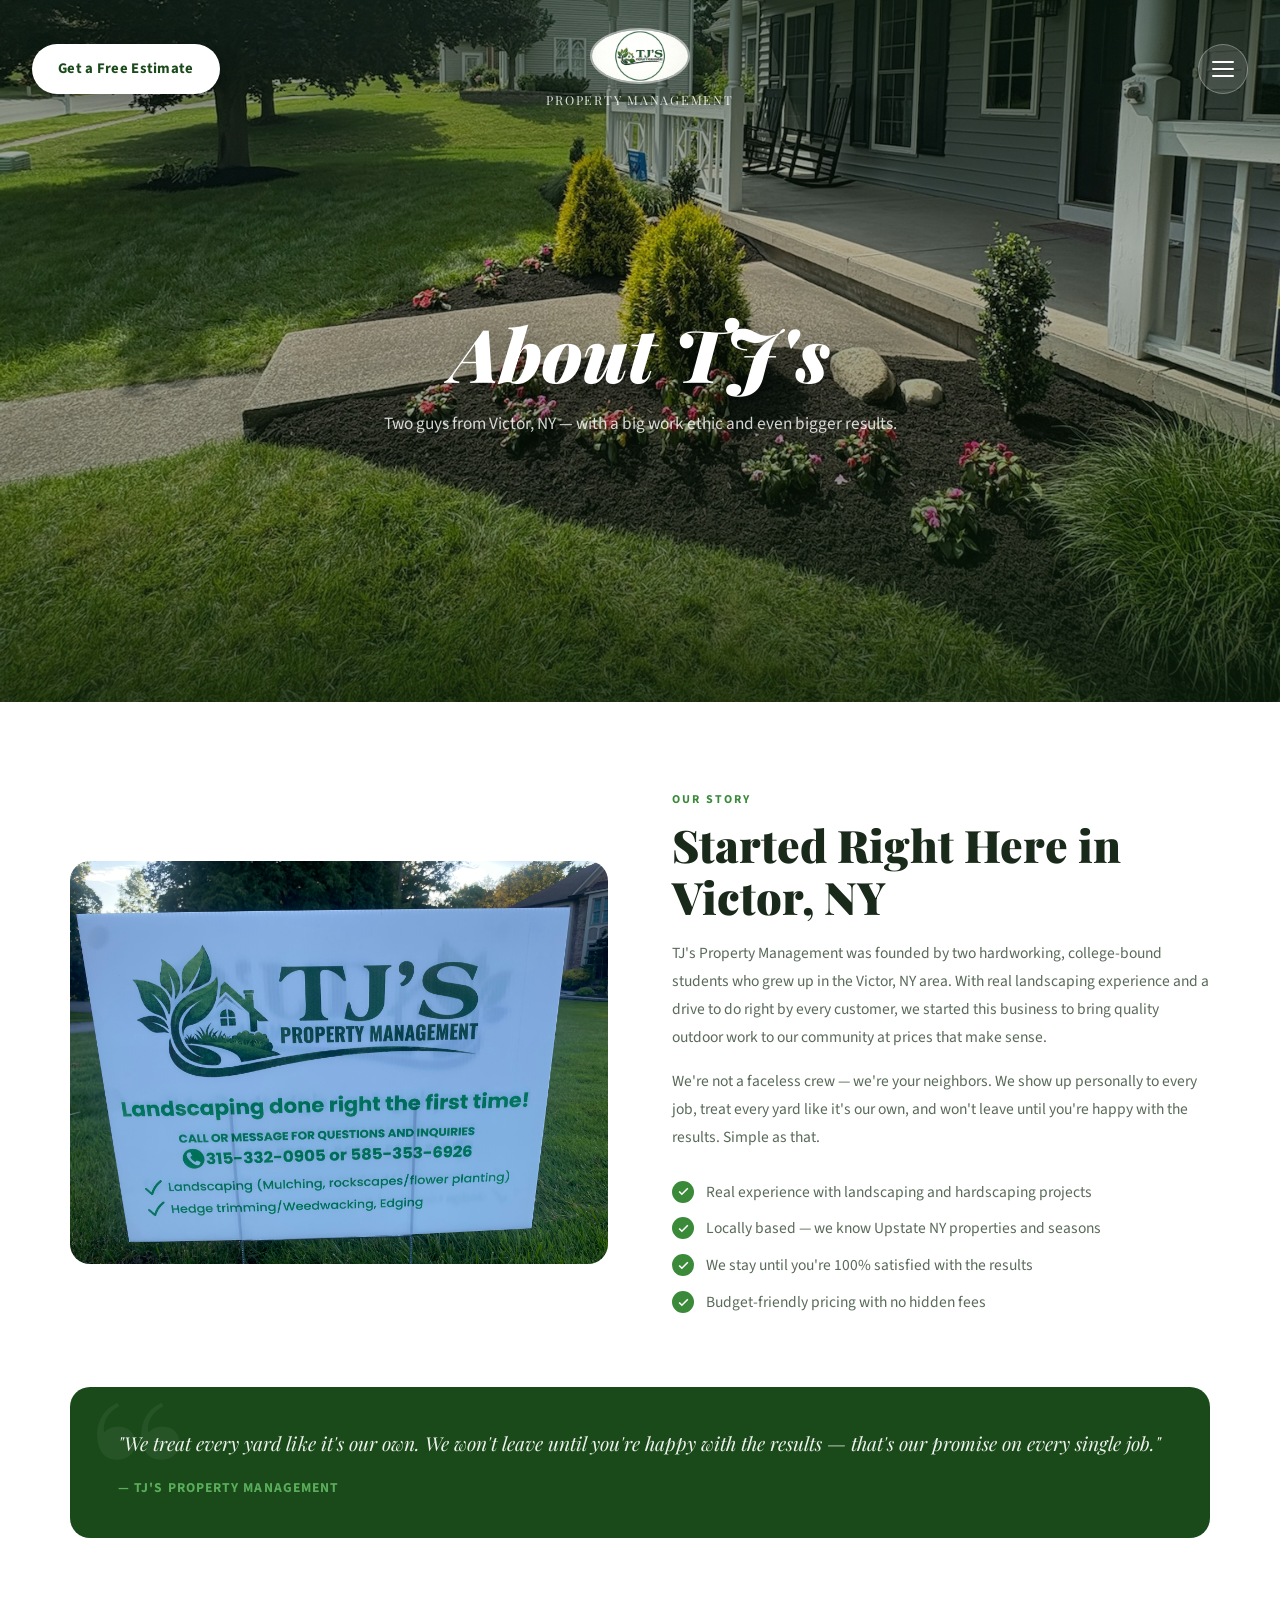
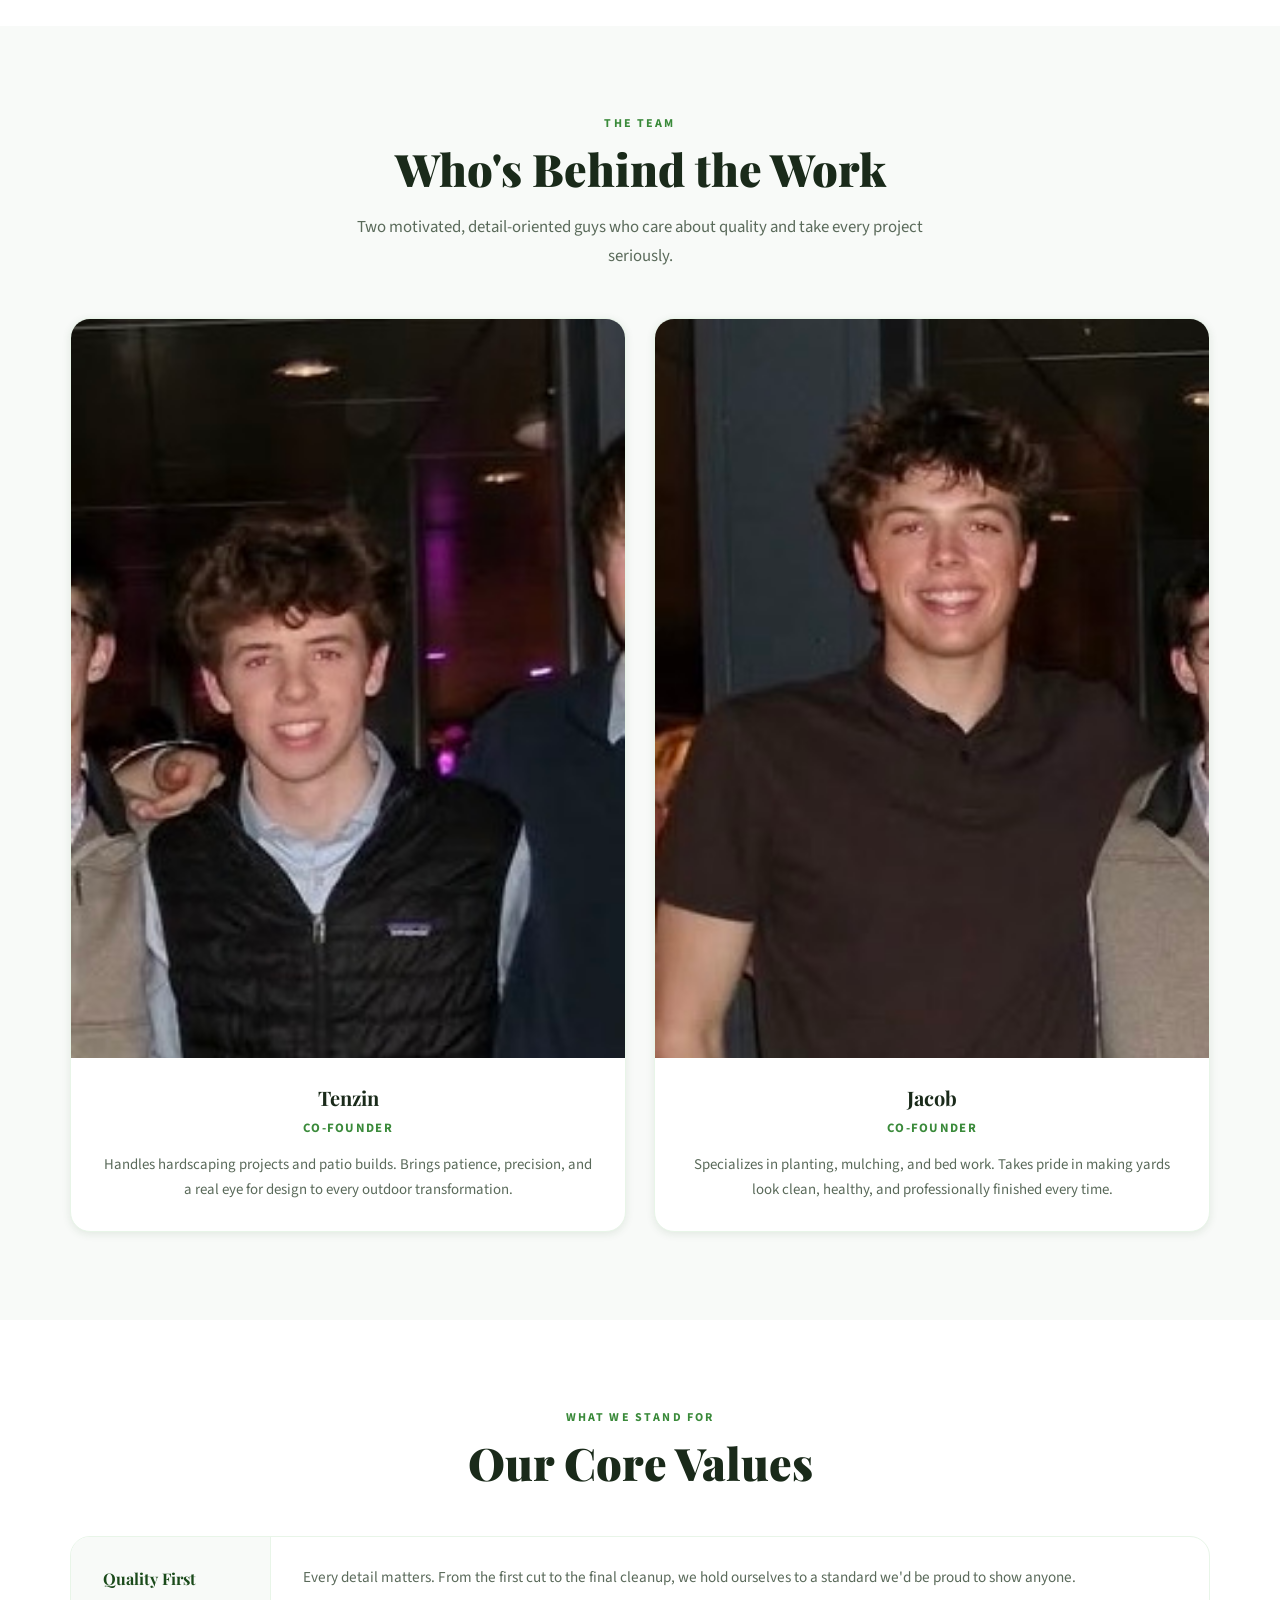
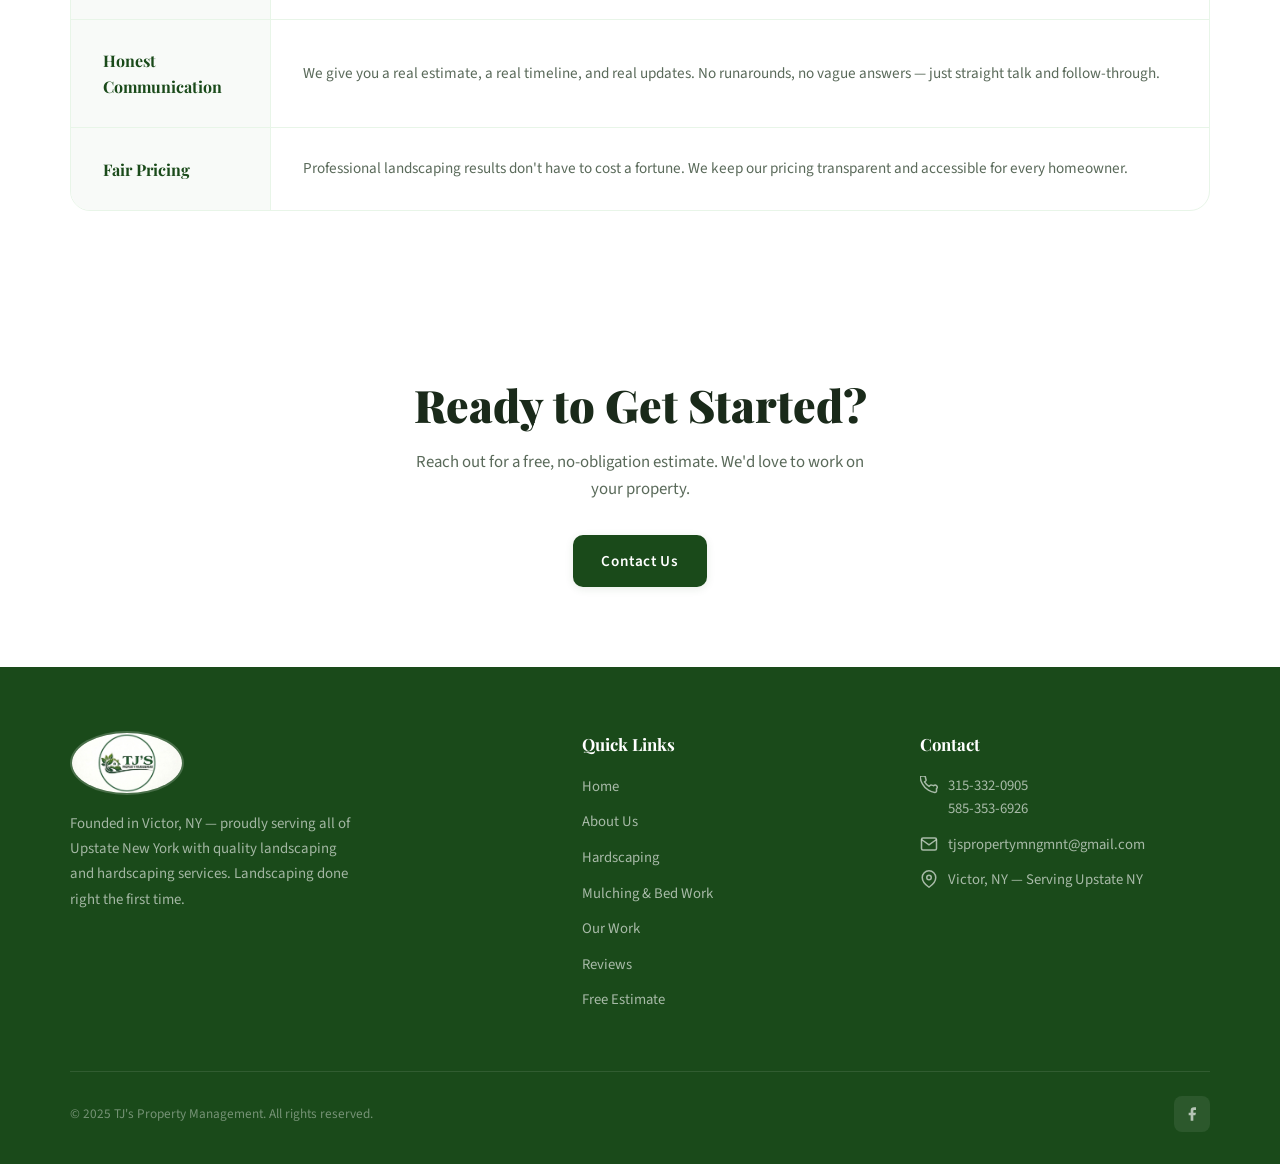
==== commit 26bfc24a: "Adjust object position in about.html" ====
--- a/pages/about.html
+++ b/pages/about.html
@@ -38,7 +38,7 @@
       inset: 0;
       width: 100%; height: 100%;
       object-fit: cover;
-      object-position: center 20%;
+      object-position: center 70%;
       z-index: 0;
     }
 
